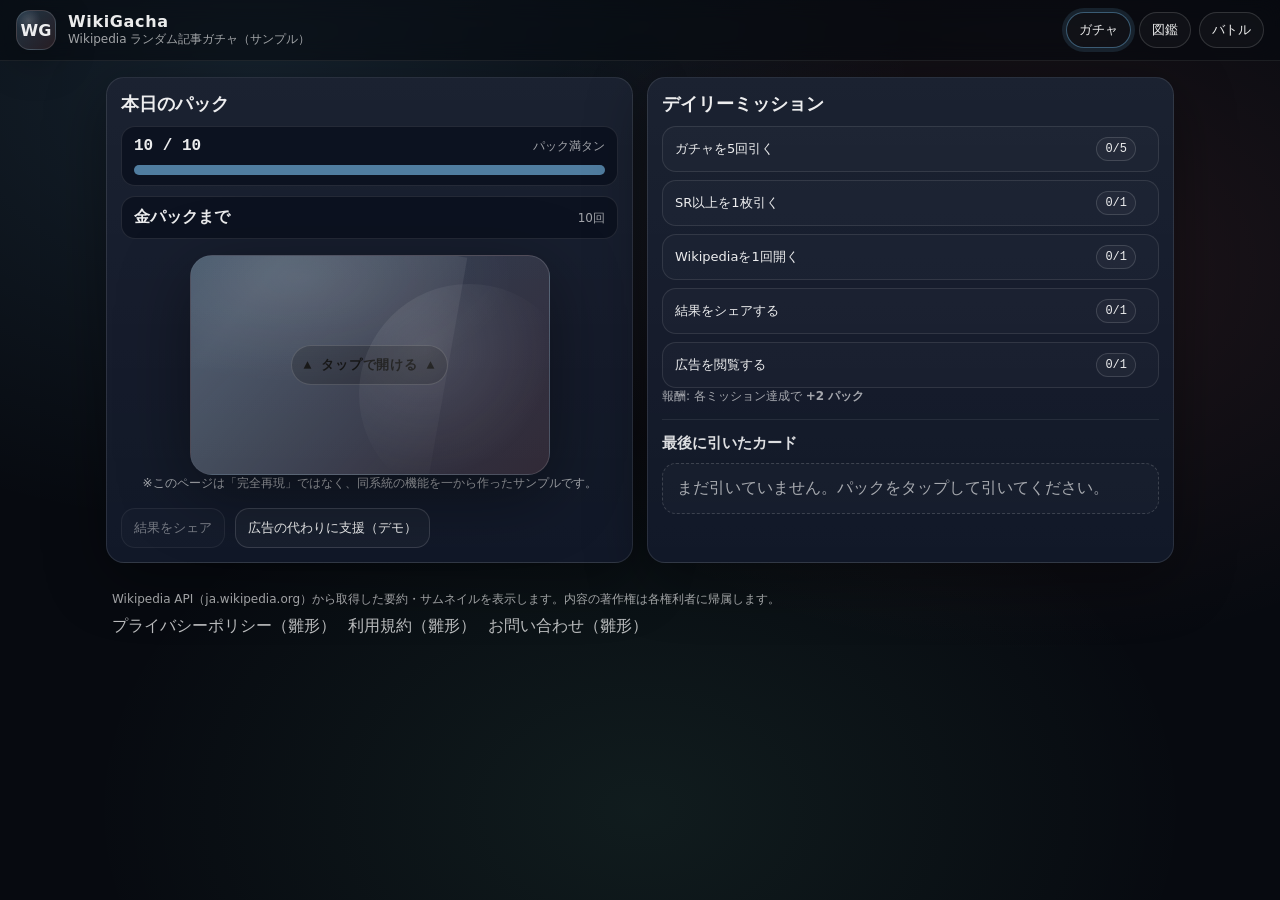
==== index.html @ b4442e80 "Add files via upload" ====
<!doctype html>
<html lang="ja">
<head>
  <meta charset="utf-8" />
  <meta name="viewport" content="width=device-width, initial-scale=1" />
  <title>WikiGacha（サンプル実装）</title>
  <meta name="description" content="Wikipediaのランダム記事をカード化して引ける、ガチャ風コレクション（オリジナル実装サンプル）。" />
  <link rel="stylesheet" href="styles.css" />
  <script defer src="app.js"></script>
</head>

<body>
  <header class="topbar">
    <div class="brand">
      <div class="brand__mark" aria-hidden="true">WG</div>
      <div class="brand__text">
        <div class="brand__title">WikiGacha</div>
        <div class="brand__sub">Wikipedia ランダム記事ガチャ（サンプル）</div>
      </div>
    </div>

    <nav class="tabs" aria-label="main navigation">
      <button class="tab is-active" data-route="gacha">ガチャ</button>
      <button class="tab" data-route="zukan">図鑑</button>
      <button class="tab" data-route="battle">バトル</button>
    </nav>
  </header>

  <main class="wrap">
    <!-- === GACHA === -->
    <section class="page" id="page-gacha" data-page="gacha">
      <div class="grid2">
        <section class="card">
          <h2>本日のパック</h2>
          <div class="meter">
            <div class="meter__row">
              <div class="meter__value" id="packsText">-- / --</div>
              <div class="meter__sub" id="packsHint">--</div>
            </div>
            <div class="meter__bar"><div class="meter__fill" id="packsFill" style="width:0%"></div></div>
          </div>

          <div class="meter meter--minor">
            <div class="meter__row">
              <div class="meter__value">金パックまで</div>
              <div class="meter__sub"><span id="toGoldText">--</span>回</div>
            </div>
          </div>

          <div class="packArea">
            <button class="pack" id="packBtn" type="button" aria-label="パックを開ける">
              <span class="pack__label">▲ タップで開ける ▲</span>
              <span class="pack__shine" aria-hidden="true"></span>
              <span class="pack__art" aria-hidden="true"></span>
            </button>
            <div class="small muted">※このページは「完全再現」ではなく、同系統の機能を一から作ったサンプルです。</div>
          </div>

          <div class="row">
            <button class="btn" id="shareBtn" type="button" disabled>結果をシェア</button>
            <button class="btn" id="supportBtn" type="button">広告の代わりに支援（デモ）</button>
          </div>
        </section>

        <section class="card">
          <h2>デイリーミッション</h2>
          <ul class="missions" id="missions"></ul>
          <div class="small muted">報酬: 各ミッション達成で <b>+2 パック</b></div>

          <hr class="sep" />

          <h3>最後に引いたカード</h3>
          <div id="lastCardEmpty" class="empty">
            まだ引いていません。パックをタップして引いてください。
          </div>
          <div id="lastCardHost"></div>
        </section>
      </div>
    </section>

    <!-- === ZUKAN === -->
    <section class="page" id="page-zukan" data-page="zukan" hidden>
      <section class="card">
        <div class="row row--between">
          <h2>図鑑</h2>
          <div class="row">
            <input class="input" id="searchInput" placeholder="検索（タイトル）" />
            <select class="select" id="rarityFilter">
              <option value="">全レア</option>
              <option value="N">N</option>
              <option value="R">R</option>
              <option value="SR">SR</option>
              <option value="SSR">SSR</option>
            </select>
          </div>
        </div>
        <div class="small muted">保存はブラウザ内（localStorage）。別端末へは同期しません。</div>

        <div class="zukanGrid" id="zukanGrid"></div>
        <div class="empty" id="zukanEmpty" hidden>まだカードがありません。ガチャを引いてください。</div>
      </section>
    </section>

    <!-- === BATTLE === -->
    <section class="page" id="page-battle" data-page="battle" hidden>
      <div class="grid2">
        <section class="card">
          <h2>デッキ選択</h2>
          <div class="small muted">図鑑から3枚選んで戦闘（簡易シミュレーション）。</div>
          <div class="deck" id="deck"></div>
          <div class="row">
            <button class="btn" id="autoPickBtn" type="button">自動で3枚選ぶ</button>
            <button class="btn btn--primary" id="battleBtn" type="button">バトル開始</button>
          </div>
        </section>

        <section class="card">
          <h2>ログ</h2>
          <div class="log" id="battleLog"></div>
        </section>
      </div>
    </section>

    <footer class="footer">
      <div class="small">
        Wikipedia API（ja.wikipedia.org）から取得した要約・サムネイルを表示します。内容の著作権は各権利者に帰属します。
      </div>
      <div class="links">
        <a href="privacy.html">プライバシーポリシー（雛形）</a>
        <a href="terms.html">利用規約（雛形）</a>
        <a href="contact.html">お問い合わせ（雛形）</a>
      </div>
    </footer>
  </main>

  <!-- Modal -->
  <div class="modal" id="modal" hidden>
    <div class="modal__backdrop" id="modalClose"></div>
    <div class="modal__panel" role="dialog" aria-modal="true" aria-label="カード詳細">
      <div class="modal__head">
        <div class="modal__title" id="modalTitle">カード</div>
        <button class="iconBtn" id="modalX" aria-label="閉じる">✕</button>
      </div>
      <div class="modal__body" id="modalBody"></div>
      <div class="modal__foot">
        <button class="btn" id="openWikiBtn" type="button">Wikipediaを開く</button>
        <button class="btn btn--primary" id="okBtn" type="button">OK</button>
      </div>
    </div>
  </div>

  <!-- Toast -->
  <div class="toast" id="toast" aria-live="polite" aria-atomic="true"></div>
</body>
</html>
---- styles.css ----
/* WikiGacha sample — original implementation
   Design goal: lightweight, GitHub Pages ready, no external build steps */

:root{
  --bg:#070A10;
  --card:#0F1626;
  --card2:#0C1220;
  --border:rgba(255,255,255,.12);
  --text:rgba(255,255,255,.92);
  --muted:rgba(255,255,255,.62);
  --accent:rgba(124,203,255,.95);
  --good:rgba(126, 240, 192, .95);
  --warn:rgba(255, 204, 124, .95);
  --bad:rgba(255, 124, 124, .95);
  --shadow:0 16px 60px rgba(0,0,0,.38);
  --r:18px;
  --mono: ui-monospace, SFMono-Regular, Menlo, Monaco, Consolas, "Liberation Mono", "Courier New", monospace;
}

*{box-sizing:border-box}
html,body{height:100%}
body{
  margin:0;
  font-family: system-ui, -apple-system, Segoe UI, Roboto, Helvetica, Arial, "Noto Sans JP", "Hiragino Kaku Gothic ProN", Meiryo, sans-serif;
  color:var(--text);
  background:
    radial-gradient(1200px 800px at 20% 10%, rgba(124,203,255,.12), transparent 55%),
    radial-gradient(1000px 700px at 80% 30%, rgba(255,124,124,.10), transparent 55%),
    radial-gradient(1000px 700px at 50% 90%, rgba(126,240,192,.08), transparent 55%),
    var(--bg);
}

a{color:var(--accent); text-decoration:none}
a:hover{text-decoration:underline}

.wrap{max-width:1100px; margin:0 auto; padding:16px 16px 40px}
.topbar{
  position:sticky; top:0; z-index:10;
  display:flex; gap:14px; align-items:center; justify-content:space-between;
  padding:10px 16px;
  backdrop-filter: blur(10px);
  background: rgba(7,10,16,.55);
  border-bottom: 1px solid rgba(255,255,255,.08);
}

.brand{display:flex; gap:12px; align-items:center; min-width:280px}
.brand__mark{
  width:40px; height:40px; border-radius:14px;
  display:grid; place-items:center;
  font-weight:800;
  border:1px solid rgba(255,255,255,.14);
  background:
    radial-gradient(60% 60% at 30% 25%, rgba(255,255,255,.16), transparent 55%),
    linear-gradient(135deg, rgba(124,203,255,.20), rgba(255,124,124,.12));
  box-shadow: 0 12px 40px rgba(0,0,0,.28);
}
.brand__title{font-weight:800; letter-spacing:.04em}
.brand__sub{font-size:12px; color:var(--muted)}

.tabs{display:flex; gap:8px; flex-wrap:wrap}
.tab{
  appearance:none; border:1px solid rgba(255,255,255,.14);
  background: rgba(255,255,255,.03);
  color:var(--text);
  padding:8px 12px;
  border-radius:999px;
  cursor:pointer;
}
.tab.is-active{
  border-color: rgba(124,203,255,.40);
  box-shadow: 0 0 0 4px rgba(124,203,255,.12);
}

.grid2{display:grid; grid-template-columns: 1fr 1fr; gap:14px}
@media (max-width: 860px){ .grid2{grid-template-columns:1fr} .brand{min-width:unset} }

.card{
  background: linear-gradient(180deg, rgba(255,255,255,.05), transparent 120%), var(--card);
  border:1px solid rgba(255,255,255,.10);
  border-radius: var(--r);
  box-shadow: var(--shadow);
  padding:14px;
}

h2,h3{margin:0 0 10px}
h2{font-size:18px}
h3{font-size:15px; color:rgba(255,255,255,.86)}
.small{font-size:12px}
.muted{color:var(--muted)}
.sep{border:0; border-top:1px solid rgba(255,255,255,.08); margin:14px 0}

.row{display:flex; gap:10px; flex-wrap:wrap; align-items:center}
.row--between{justify-content:space-between}

.btn{
  border:1px solid rgba(255,255,255,.14);
  background: rgba(255,255,255,.03);
  color:var(--text);
  padding:10px 12px;
  border-radius: 14px;
  cursor:pointer;
}
.btn:disabled{opacity:.45; cursor:not-allowed}
.btn--primary{
  border-color: rgba(124,203,255,.35);
  box-shadow: 0 0 0 4px rgba(124,203,255,.12);
}

.input,.select{
  border:1px solid rgba(255,255,255,.14);
  background: rgba(255,255,255,.03);
  color:var(--text);
  padding:10px 12px;
  border-radius:14px;
}
.select{padding-right:34px}

.meter{padding:10px 12px; border:1px solid rgba(255,255,255,.10); border-radius:14px; background: var(--card2)}
.meter__row{display:flex; justify-content:space-between; gap:10px; align-items:baseline}
.meter__value{font-weight:800; font-family: var(--mono)}
.meter__sub{font-size:12px; color:var(--muted)}
.meter__bar{height:10px; border-radius:999px; background: rgba(255,255,255,.06); margin-top:10px; overflow:hidden}
.meter__fill{height:100%; background: rgba(124,203,255,.55)}

.meter--minor{margin-top:10px}

.packArea{display:grid; place-items:center; padding:16px 0}
.pack{
  width:min(360px, 100%);
  height:220px;
  border-radius: 22px;
  border:1px solid rgba(255,255,255,.14);
  background:
    radial-gradient(100% 80% at 30% 10%, rgba(255,255,255,.10), transparent 60%),
    linear-gradient(135deg, rgba(124,203,255,.18), rgba(255,124,124,.10)),
    rgba(255,255,255,.03);
  box-shadow: 0 18px 70px rgba(0,0,0,.40);
  position:relative;
  cursor:pointer;
  overflow:hidden;
  display:grid;
  place-items:center;
}
.pack__label{
  font-weight:800;
  font-family: var(--mono);
  letter-spacing:.06em;
  padding:10px 12px;
  border-radius: 999px;
  background: rgba(0,0,0,.25);
  border:1px solid rgba(255,255,255,.14);
}
.pack__shine{
  position:absolute; inset:-20%;
  background: linear-gradient(120deg, transparent, rgba(255,255,255,.14), transparent);
  transform: translateX(-35%) rotate(10deg);
  animation: shine 2.8s linear infinite;
}
@keyframes shine{
  0%{transform: translateX(-40%) rotate(10deg)}
  100%{transform: translateX(40%) rotate(10deg)}
}
.pack__art{
  position:absolute; bottom:-30px; right:-30px;
  width:220px; height:220px; border-radius:50%;
  background: radial-gradient(circle at 30% 30%, rgba(255,255,255,.12), transparent 60%);
  filter: blur(0.2px);
}
.pack:active{transform: translateY(1px)}

.missions{list-style:none; padding:0; margin:0; display:grid; gap:8px}
.mission{
  display:flex; justify-content:space-between; gap:10px; align-items:center;
  padding:10px 12px;
  border:1px solid rgba(255,255,255,.10);
  border-radius:14px;
  background: rgba(255,255,255,.02);
}
.mission__name{font-size:13px}
.mission__meta{display:flex; gap:10px; align-items:center; font-family: var(--mono); font-size:12px}
.badge{
  padding:4px 8px; border-radius:999px; border:1px solid rgba(255,255,255,.14);
  background: rgba(255,255,255,.03);
}
.badge.is-done{border-color: rgba(126,240,192,.35); box-shadow: 0 0 0 3px rgba(126,240,192,.10)}
.badge.is-claimable{border-color: rgba(255,204,124,.35); box-shadow: 0 0 0 3px rgba(255,204,124,.10)}
.claimBtn{
  padding:8px 10px; border-radius:12px;
  border:1px solid rgba(255,204,124,.35);
  background: rgba(255,204,124,.10);
  color: var(--text);
  cursor:pointer;
}

.empty{
  padding:14px;
  border-radius:14px;
  border:1px dashed rgba(255,255,255,.16);
  color: var(--muted);
  background: rgba(255,255,255,.02);
}

.zukanGrid{
  display:grid;
  grid-template-columns: repeat(4, minmax(0, 1fr));
  gap:10px;
  margin-top:12px;
}
@media (max-width: 980px){ .zukanGrid{grid-template-columns: repeat(3, 1fr)} }
@media (max-width: 680px){ .zukanGrid{grid-template-columns: repeat(2, 1fr)} }

.cardMini{
  border:1px solid rgba(255,255,255,.10);
  border-radius:16px;
  overflow:hidden;
  background: rgba(255,255,255,.02);
  cursor:pointer;
}
.cardMini__thumb{
  height:86px;
  background:
    radial-gradient(120px 80px at 20% 20%, rgba(255,255,255,.10), transparent 55%),
    linear-gradient(135deg, rgba(124,203,255,.14), rgba(255,124,124,.10));
}
.cardMini__body{padding:10px}
.cardMini__title{font-size:12px; line-height:1.3; max-height: 3.9em; overflow:hidden}
.cardMini__meta{display:flex; justify-content:space-between; margin-top:8px; font-size:11px; color:var(--muted); font-family: var(--mono)}
.rarity{
  font-weight:900;
  letter-spacing:.06em;
}
.r-N{color: rgba(255,255,255,.86)}
.r-R{color: rgba(124,203,255,.95)}
.r-SR{color: rgba(255,204,124,.95)}
.r-SSR{color: rgba(255,124,224,.95)}
.count{opacity:.85}

.deck{
  display:grid;
  grid-template-columns: repeat(3, minmax(0, 1fr));
  gap:10px;
  margin-top:10px;
}
@media (max-width: 860px){ .deck{grid-template-columns:1fr} }

.slot{
  min-height:110px;
  border-radius:16px;
  border:1px dashed rgba(255,255,255,.16);
  background: rgba(255,255,255,.02);
  padding:10px;
}
.slot.is-filled{border-style:solid; background: rgba(255,255,255,.03)}
.slot__title{font-size:12px; font-weight:800}
.slot__meta{font-size:11px; color:var(--muted); font-family: var(--mono); margin-top:8px}

.log{
  height:320px;
  overflow:auto;
  border-radius:16px;
  border:1px solid rgba(255,255,255,.10);
  background: rgba(0,0,0,.22);
  padding:10px;
  font-family: var(--mono);
  font-size:12px;
  line-height:1.5;
}
.log .line{padding:4px 0; border-bottom:1px solid rgba(255,255,255,.06)}
.log .line:last-child{border-bottom:0}
.log .good{color:var(--good)}
.log .warn{color:var(--warn)}
.log .bad{color:var(--bad)}

.footer{
  margin-top:14px;
  padding:14px 6px 0;
  color:var(--muted);
}
.links{display:flex; gap:12px; flex-wrap:wrap; margin-top:8px}
.links a{color:rgba(255,255,255,.72)}

.modal[hidden]{display:none}
.modal{
  position:fixed; inset:0; z-index:50;
}
.modal__backdrop{
  position:absolute; inset:0;
  background: rgba(0,0,0,.62);
}
.modal__panel{
  position:absolute; left:50%; top:50%;
  transform: translate(-50%, -50%);
  width:min(720px, calc(100% - 28px));
  max-height: calc(100% - 28px);
  overflow:auto;
  border-radius: 22px;
  border:1px solid rgba(255,255,255,.14);
  background: linear-gradient(180deg, rgba(255,255,255,.06), transparent 130%), var(--card);
  box-shadow: 0 26px 120px rgba(0,0,0,.55);
}
.modal__head{
  display:flex; justify-content:space-between; align-items:center; gap:10px;
  padding:12px 14px;
  border-bottom:1px solid rgba(255,255,255,.08);
}
.modal__title{font-weight:900}
.iconBtn{
  border:1px solid rgba(255,255,255,.14);
  background: rgba(255,255,255,.03);
  color:var(--text);
  border-radius:12px;
  padding:8px 10px;
  cursor:pointer;
}
.modal__body{padding:14px}
.modal__foot{
  display:flex; justify-content:flex-end; gap:10px; flex-wrap:wrap;
  padding:12px 14px;
  border-top:1px solid rgba(255,255,255,.08);
}

.bigCard{
  display:grid;
  grid-template-columns: 160px 1fr;
  gap:12px;
}
@media (max-width: 620px){ .bigCard{grid-template-columns:1fr} }
.bigCard__thumb{
  width:160px; height:160px; border-radius:18px;
  border:1px solid rgba(255,255,255,.10);
  overflow:hidden;
  background:
    radial-gradient(120px 80px at 20% 20%, rgba(255,255,255,.10), transparent 55%),
    linear-gradient(135deg, rgba(124,203,255,.14), rgba(255,124,124,.10));
}
.bigCard__thumb img{width:100%; height:100%; object-fit:cover; display:block}
.bigCard__info{min-width:0}
.bigCard__top{display:flex; justify-content:space-between; gap:10px; align-items:baseline}
.bigCard__name{font-weight:900; font-size:16px; line-height:1.2}
.bigCard__rar{font-family:var(--mono); font-weight:900}
.bigCard__desc{margin-top:10px; color:var(--muted); font-size:13px; line-height:1.6}
.stats{
  margin-top:12px;
  display:flex; gap:10px; flex-wrap:wrap;
  font-family: var(--mono);
  font-size:12px;
}
.stat{padding:8px 10px; border-radius:14px; border:1px solid rgba(255,255,255,.10); background: rgba(255,255,255,.02)}

.toast{
  position:fixed;
  left:50%;
  bottom:18px;
  transform: translateX(-50%);
  background: rgba(0,0,0,.62);
  border:1px solid rgba(255,255,255,.14);
  padding:10px 12px;
  border-radius: 14px;
  box-shadow: 0 12px 50px rgba(0,0,0,.55);
  color: rgba(255,255,255,.9);
  font-size: 13px;
  opacity:0;
  pointer-events:none;
  transition: opacity .18s ease;
}
.toast.is-show{opacity:1}
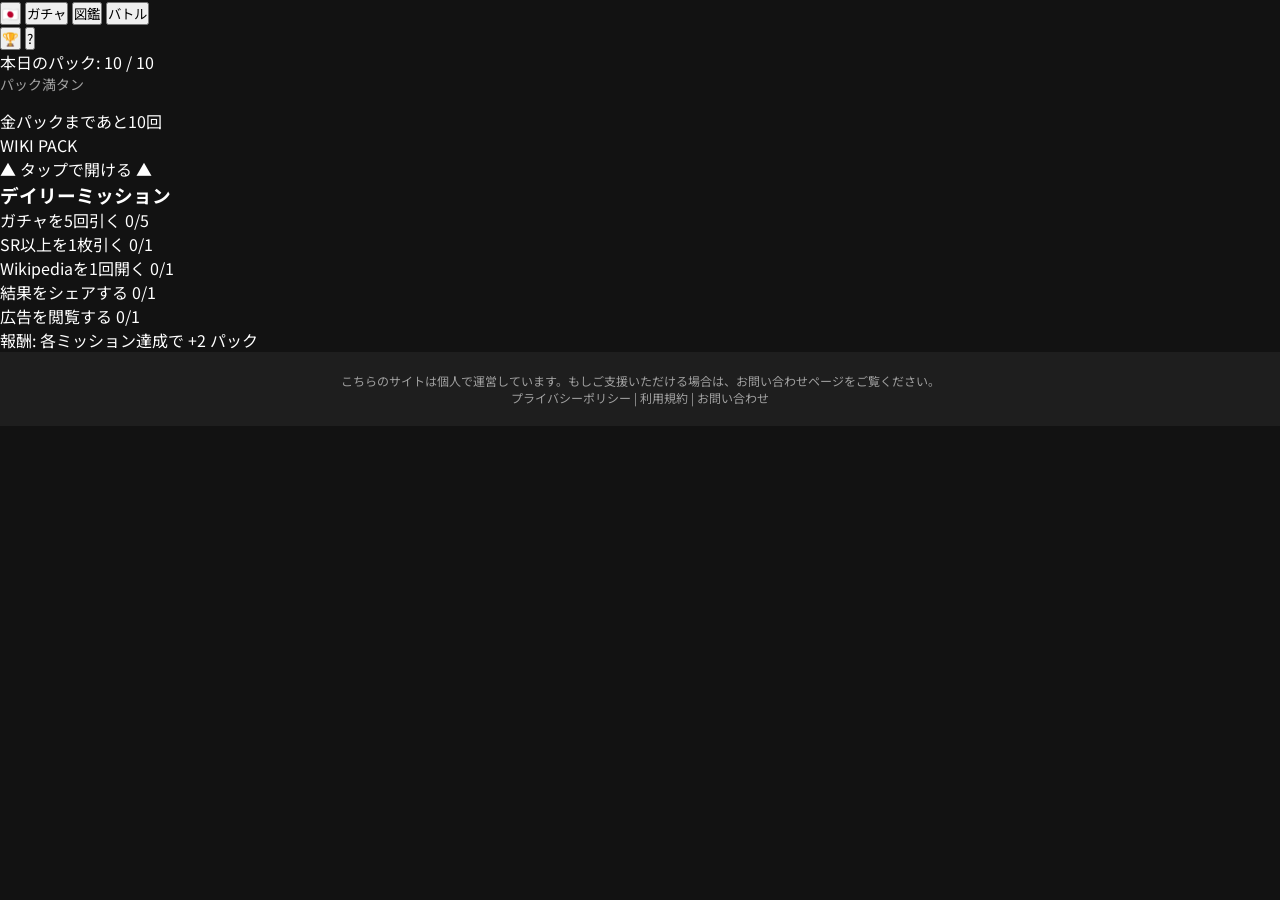
==== commit 76e721e6: "Update index.html" ====
--- a/index.html
+++ b/index.html
@@ -1,155 +1,98 @@
-<!doctype html>
+<!DOCTYPE html>
 <html lang="ja">
 <head>
-  <meta charset="utf-8" />
-  <meta name="viewport" content="width=device-width, initial-scale=1" />
-  <title>WikiGacha（サンプル実装）</title>
-  <meta name="description" content="Wikipediaのランダム記事をカード化して引ける、ガチャ風コレクション（オリジナル実装サンプル）。" />
-  <link rel="stylesheet" href="styles.css" />
-  <script defer src="app.js"></script>
+    <meta charset="utf-8" />
+    <meta name="viewport" content="width=device-width, initial-scale=1" />
+    <title>Wikipedia Gacha</title>
+    <link rel="stylesheet" href="style.css" />
+    <link href="https://fonts.googleapis.com/css2?family=Noto+Sans+JP:wght@400;700;900&display=swap" rel="stylesheet">
 </head>
+<body class="antialiased bg-dark text-white">
 
-<body>
-  <header class="topbar">
-    <div class="brand">
-      <div class="brand__mark" aria-hidden="true">WG</div>
-      <div class="brand__text">
-        <div class="brand__title">WikiGacha</div>
-        <div class="brand__sub">Wikipedia ランダム記事ガチャ（サンプル）</div>
-      </div>
+<main class="min-h-screen">
+    <nav class="sticky-nav">
+        <button class="nav-btn left-btn" aria-label="Toggle Language" id="lang-btn">🇯🇵</button>
+        <button class="nav-tab active">ガチャ</button>
+        <button class="nav-tab">図鑑</button>
+        <button class="nav-tab">バトル</button>
+        <div class="right-btns">
+            <button class="nav-btn" aria-label="Trophies">🏆</button>
+            <button class="nav-btn circle-btn" aria-label="Game Info">?</button>
+        </div>
+    </nav>
+
+    <div class="main-content">
+        <div class="gacha-container">
+            <div class="status-header">
+                <span class="pack-badge">
+                    本日のパック: <span class="text-white text-lg" id="pack-count">10</span> / 10
+                </span>
+                <p class="subtitle" id="time-until-next">パック満タン</p>
+                <p class="gold-text">金パックまであと<span id="pulls-left">10</span>回</p>
+            </div>
+
+            <div id="gacha-pack-container" class="pack-wrapper">
+                <div class="pack-image-container">
+                    <div class="dummy-pack">WIKI PACK</div>
+                    </div>
+                <div class="tap-hint animate-pulse">▲ タップで開ける ▲</div>
+            </div>
+
+            <div class="missions-box">
+                <h3 class="missions-title">デイリーミッション</h3>
+                <div class="missions-list">
+                    <div class="mission-item">
+                        <span>ガチャを5回引く</span>
+                        <span class="mission-progress" id="ms-open-packs">0/5</span>
+                    </div>
+                    <div class="mission-item">
+                        <span>SR以上を1枚引く</span>
+                        <span class="mission-progress" id="ms-sr">0/1</span>
+                    </div>
+                    <div class="mission-item">
+                        <span>Wikipediaを1回開く</span>
+                        <span class="mission-progress" id="ms-wiki">0/1</span>
+                    </div>
+                    <div class="mission-item">
+                        <span>結果をシェアする</span>
+                        <span class="mission-progress">0/1</span>
+                    </div>
+                    <div class="mission-item">
+                        <span>広告を閲覧する</span>
+                        <span class="mission-progress">0/1</span>
+                    </div>
+                </div>
+                <p class="reward-hint">報酬: 各ミッション達成で +2 パック</p>
+            </div>
+        </div>
     </div>
 
-    <nav class="tabs" aria-label="main navigation">
-      <button class="tab is-active" data-route="gacha">ガチャ</button>
-      <button class="tab" data-route="zukan">図鑑</button>
-      <button class="tab" data-route="battle">バトル</button>
-    </nav>
-  </header>
+    <footer class="footer">
+        <p class="footer-msg">こちらのサイトは個人で運営しています。もしご支援いただける場合は、<a class="text-blue underline" href="#">お問い合わせページ</a>をご覧ください。</p>
+        <div class="footer-links">
+            <a href="#">プライバシーポリシー</a>
+            <span class="separator">|</span>
+            <a href="#">利用規約</a>
+            <span class="separator">|</span>
+            <a href="#">お問い合わせ</a>
+        </div>
+    </footer>
+</main>
 
-  <main class="wrap">
-    <!-- === GACHA === -->
-    <section class="page" id="page-gacha" data-page="gacha">
-      <div class="grid2">
-        <section class="card">
-          <h2>本日のパック</h2>
-          <div class="meter">
-            <div class="meter__row">
-              <div class="meter__value" id="packsText">-- / --</div>
-              <div class="meter__sub" id="packsHint">--</div>
-            </div>
-            <div class="meter__bar"><div class="meter__fill" id="packsFill" style="width:0%"></div></div>
-          </div>
+<div id="result-modal" class="modal hidden">
+    <div class="modal-content">
+        <div class="card" id="result-card">
+            <h2 id="card-rarity" class="rarity">UR</h2>
+            <h3 id="card-title" class="card-title">記事タイトル</h3>
+            <p id="card-desc" class="card-desc">記事の概要がここに入ります...</p>
+        </div>
+        <div class="modal-actions">
+            <a id="wiki-link" href="#" target="_blank" class="btn btn-wiki">Wikipediaで開く</a>
+            <button id="close-btn" class="btn btn-close">閉じる</button>
+        </div>
+    </div>
+</div>
 
-          <div class="meter meter--minor">
-            <div class="meter__row">
-              <div class="meter__value">金パックまで</div>
-              <div class="meter__sub"><span id="toGoldText">--</span>回</div>
-            </div>
-          </div>
-
-          <div class="packArea">
-            <button class="pack" id="packBtn" type="button" aria-label="パックを開ける">
-              <span class="pack__label">▲ タップで開ける ▲</span>
-              <span class="pack__shine" aria-hidden="true"></span>
-              <span class="pack__art" aria-hidden="true"></span>
-            </button>
-            <div class="small muted">※このページは「完全再現」ではなく、同系統の機能を一から作ったサンプルです。</div>
-          </div>
-
-          <div class="row">
-            <button class="btn" id="shareBtn" type="button" disabled>結果をシェア</button>
-            <button class="btn" id="supportBtn" type="button">広告の代わりに支援（デモ）</button>
-          </div>
-        </section>
-
-        <section class="card">
-          <h2>デイリーミッション</h2>
-          <ul class="missions" id="missions"></ul>
-          <div class="small muted">報酬: 各ミッション達成で <b>+2 パック</b></div>
-
-          <hr class="sep" />
-
-          <h3>最後に引いたカード</h3>
-          <div id="lastCardEmpty" class="empty">
-            まだ引いていません。パックをタップして引いてください。
-          </div>
-          <div id="lastCardHost"></div>
-        </section>
-      </div>
-    </section>
-
-    <!-- === ZUKAN === -->
-    <section class="page" id="page-zukan" data-page="zukan" hidden>
-      <section class="card">
-        <div class="row row--between">
-          <h2>図鑑</h2>
-          <div class="row">
-            <input class="input" id="searchInput" placeholder="検索（タイトル）" />
-            <select class="select" id="rarityFilter">
-              <option value="">全レア</option>
-              <option value="N">N</option>
-              <option value="R">R</option>
-              <option value="SR">SR</option>
-              <option value="SSR">SSR</option>
-            </select>
-          </div>
-        </div>
-        <div class="small muted">保存はブラウザ内（localStorage）。別端末へは同期しません。</div>
-
-        <div class="zukanGrid" id="zukanGrid"></div>
-        <div class="empty" id="zukanEmpty" hidden>まだカードがありません。ガチャを引いてください。</div>
-      </section>
-    </section>
-
-    <!-- === BATTLE === -->
-    <section class="page" id="page-battle" data-page="battle" hidden>
-      <div class="grid2">
-        <section class="card">
-          <h2>デッキ選択</h2>
-          <div class="small muted">図鑑から3枚選んで戦闘（簡易シミュレーション）。</div>
-          <div class="deck" id="deck"></div>
-          <div class="row">
-            <button class="btn" id="autoPickBtn" type="button">自動で3枚選ぶ</button>
-            <button class="btn btn--primary" id="battleBtn" type="button">バトル開始</button>
-          </div>
-        </section>
-
-        <section class="card">
-          <h2>ログ</h2>
-          <div class="log" id="battleLog"></div>
-        </section>
-      </div>
-    </section>
-
-    <footer class="footer">
-      <div class="small">
-        Wikipedia API（ja.wikipedia.org）から取得した要約・サムネイルを表示します。内容の著作権は各権利者に帰属します。
-      </div>
-      <div class="links">
-        <a href="privacy.html">プライバシーポリシー（雛形）</a>
-        <a href="terms.html">利用規約（雛形）</a>
-        <a href="contact.html">お問い合わせ（雛形）</a>
-      </div>
-    </footer>
-  </main>
-
-  <!-- Modal -->
-  <div class="modal" id="modal" hidden>
-    <div class="modal__backdrop" id="modalClose"></div>
-    <div class="modal__panel" role="dialog" aria-modal="true" aria-label="カード詳細">
-      <div class="modal__head">
-        <div class="modal__title" id="modalTitle">カード</div>
-        <button class="iconBtn" id="modalX" aria-label="閉じる">✕</button>
-      </div>
-      <div class="modal__body" id="modalBody"></div>
-      <div class="modal__foot">
-        <button class="btn" id="openWikiBtn" type="button">Wikipediaを開く</button>
-        <button class="btn btn--primary" id="okBtn" type="button">OK</button>
-      </div>
-    </div>
-  </div>
-
-  <!-- Toast -->
-  <div class="toast" id="toast" aria-live="polite" aria-atomic="true"></div>
+<script src="script.js"></script>
 </body>
 </html>
--- a/style.css
+++ b/style.css
@@ -0,0 +1,265 @@
+:root {
+    --bg-color: #121212;
+    --card-bg: #1e1e1e;
+    --text-main: #ffffff;
+    --text-sub: #a0a0a0;
+    --accent: #f39c12;
+    --pack-color: #3498db;
+    --rarity-n: #bdc3c7;
+    --rarity-r: #3498db;
+    --rarity-sr: #9b59b6;
+    --rarity-ssr: #f1c40f;
+    --rarity-ur: #e74c3c;
+}
+
+* {
+    box-sizing: border-box;
+    margin: 0;
+    padding: 0;
+    font-family: 'Noto Sans JP', sans-serif;
+}
+
+body {
+    background-color: var(--bg-color);
+    color: var(--text-main);
+    display: flex;
+    flex-direction: column;
+    min-height: 100vh;
+}
+
+.header {
+    background-color: var(--card-bg);
+    padding: 15px 20px;
+    border-bottom: 1px solid #333;
+}
+
+.nav-top {
+    display: flex;
+    justify-content: space-between;
+    align-items: center;
+}
+
+.main-nav a {
+    color: var(--text-sub);
+    text-decoration: none;
+    margin: 0 10px;
+    font-weight: bold;
+}
+
+.main-nav a.active {
+    color: var(--text-main);
+}
+
+.container {
+    flex: 1;
+    padding: 20px;
+    max-width: 600px;
+    margin: 0 auto;
+    width: 100%;
+}
+
+.title {
+    text-align: center;
+    font-size: 24px;
+    margin-bottom: 20px;
+}
+
+.pack-status {
+    background-color: var(--card-bg);
+    padding: 20px;
+    border-radius: 12px;
+    text-align: center;
+    margin-bottom: 30px;
+}
+
+.pack-status h2 {
+    color: var(--accent);
+    font-size: 20px;
+}
+
+.subtitle {
+    color: var(--text-sub);
+    margin-bottom: 15px;
+    font-size: 14px;
+}
+
+.progress-container {
+    background-color: #2a2a2a;
+    padding: 10px;
+    border-radius: 8px;
+}
+
+.progress-bar {
+    height: 8px;
+    background-color: #444;
+    border-radius: 4px;
+    margin-top: 8px;
+    overflow: hidden;
+}
+
+.progress-fill {
+    height: 100%;
+    background-color: var(--accent);
+    width: 0%;
+    transition: width 0.3s ease;
+}
+
+.gacha-section {
+    display: flex;
+    justify-content: center;
+    margin-bottom: 40px;
+}
+
+.wiki-pack {
+    cursor: pointer;
+    text-align: center;
+    transition: transform 0.2s;
+}
+
+.wiki-pack:active {
+    transform: scale(0.95);
+}
+
+.pack-visual {
+    width: 160px;
+    height: 220px;
+    background: linear-gradient(135deg, #2980b9, #2c3e50);
+    border: 4px solid #3498db;
+    border-radius: 15px;
+    display: flex;
+    align-items: center;
+    justify-content: center;
+    margin: 0 auto 15px;
+    box-shadow: 0 10px 20px rgba(0,0,0,0.5);
+}
+
+.pack-logo {
+    font-size: 28px;
+    font-weight: 900;
+    color: white;
+    text-shadow: 2px 2px 4px rgba(0,0,0,0.5);
+    line-height: 1.2;
+}
+
+.tap-text {
+    color: var(--accent);
+    font-weight: bold;
+    animation: pulse 1.5s infinite;
+}
+
+@keyframes pulse {
+    0% { opacity: 0.6; }
+    50% { opacity: 1; }
+    100% { opacity: 0.6; }
+}
+
+.missions-section {
+    background-color: var(--card-bg);
+    padding: 20px;
+    border-radius: 12px;
+}
+
+.missions-section h3 {
+    margin-bottom: 15px;
+    border-bottom: 1px solid #333;
+    padding-bottom: 10px;
+}
+
+.mission-list {
+    list-style: none;
+}
+
+.mission-list li {
+    display: flex;
+    justify-content: space-between;
+    padding: 12px 0;
+    border-bottom: 1px dashed #333;
+}
+
+.m-progress {
+    color: var(--accent);
+    font-weight: bold;
+}
+
+.reward-text {
+    color: var(--text-sub);
+    font-size: 12px;
+    text-align: center;
+    margin-top: 15px;
+}
+
+.footer {
+    text-align: center;
+    padding: 20px;
+    background-color: var(--card-bg);
+    color: var(--text-sub);
+    font-size: 12px;
+}
+
+.footer a {
+    color: var(--text-sub);
+    text-decoration: none;
+}
+
+/* Modal */
+.modal {
+    position: fixed;
+    top: 0; left: 0; width: 100%; height: 100%;
+    background: rgba(0,0,0,0.85);
+    display: flex;
+    align-items: center;
+    justify-content: center;
+    z-index: 1000;
+}
+
+.modal.hidden {
+    display: none;
+}
+
+.modal-content {
+    background: var(--bg-color);
+    padding: 30px;
+    border-radius: 15px;
+    width: 90%;
+    max-width: 400px;
+    text-align: center;
+}
+
+.card {
+    background: #222;
+    border: 4px solid #555;
+    border-radius: 10px;
+    padding: 40px 20px;
+    margin-bottom: 25px;
+}
+
+.rarity {
+    font-size: 36px;
+    font-weight: 900;
+    margin-bottom: 10px;
+    text-shadow: 0 0 10px currentColor;
+}
+
+.card-title {
+    font-size: 20px;
+}
+
+.modal-actions {
+    display: flex;
+    flex-direction: column;
+    gap: 10px;
+}
+
+.btn {
+    padding: 15px;
+    border: none;
+    border-radius: 8px;
+    font-size: 16px;
+    font-weight: bold;
+    cursor: pointer;
+    text-decoration: none;
+    color: white;
+}
+
+.btn-wiki { background-color: var(--accent); color: #000; }
+.btn-close { background-color: #555; }
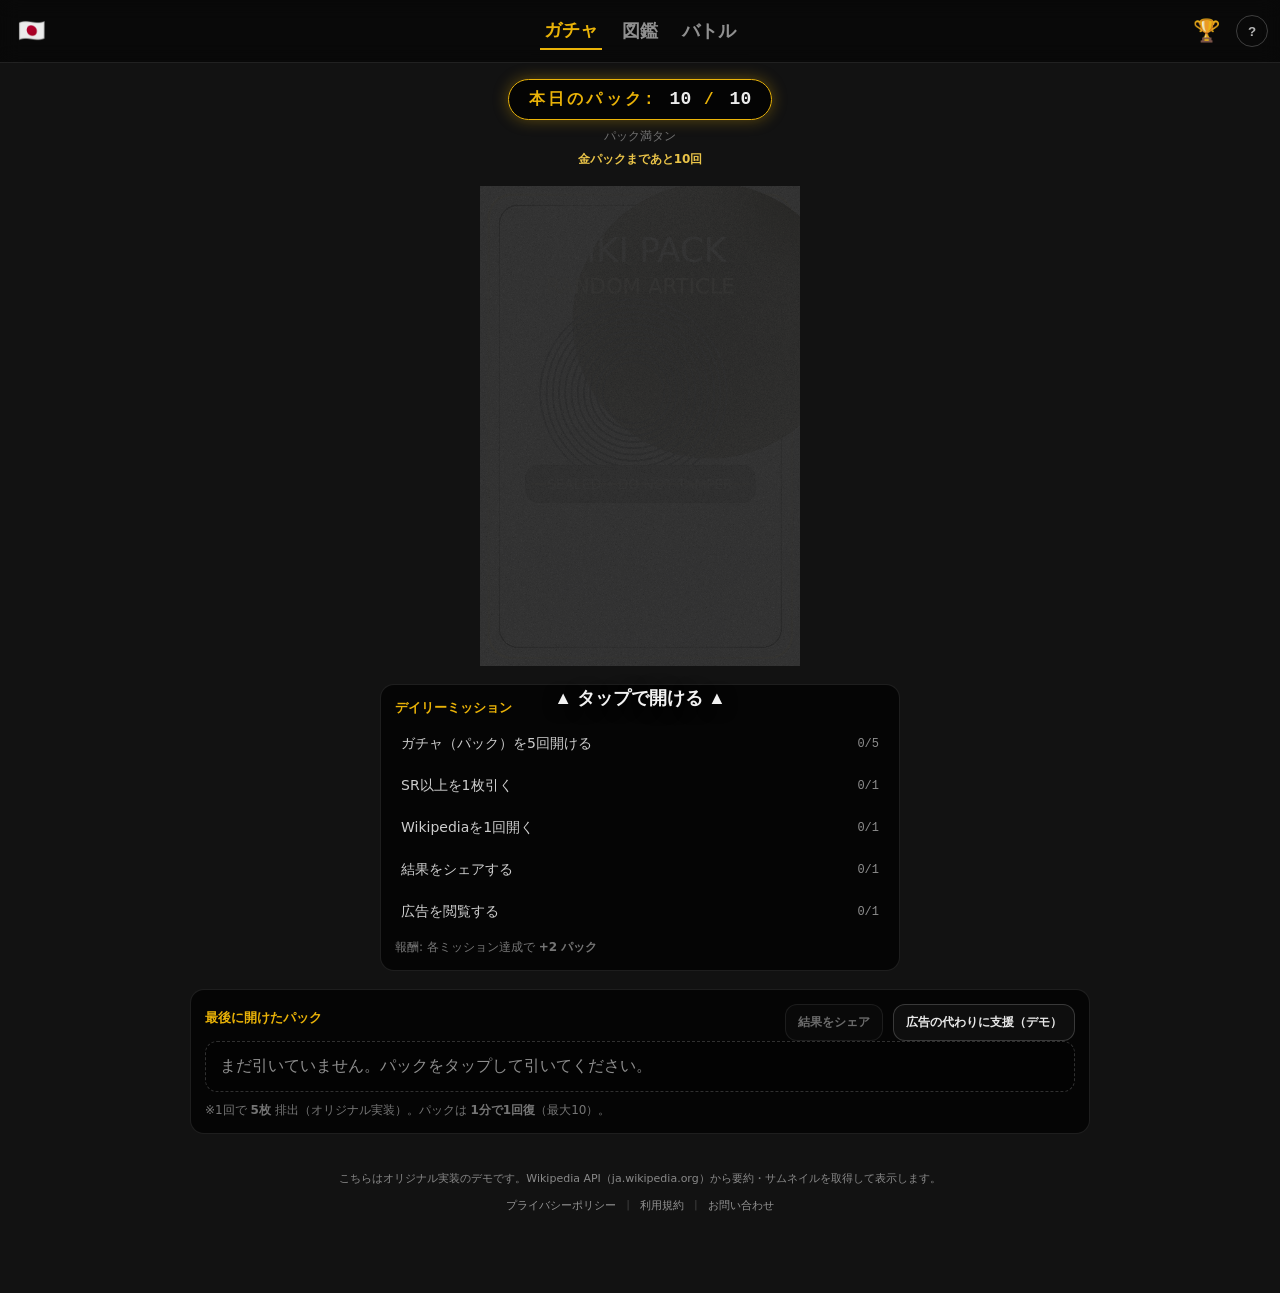
==== commit 62fd2164: "Add files via upload" ====
--- a/index.html
+++ b/index.html
@@ -1,98 +1,149 @@
-<!DOCTYPE html>
+<!doctype html>
 <html lang="ja">
 <head>
-    <meta charset="utf-8" />
-    <meta name="viewport" content="width=device-width, initial-scale=1" />
-    <title>Wikipedia Gacha</title>
-    <link rel="stylesheet" href="style.css" />
-    <link href="https://fonts.googleapis.com/css2?family=Noto+Sans+JP:wght@400;700;900&display=swap" rel="stylesheet">
+  <meta charset="utf-8" />
+  <meta name="viewport" content="width=device-width, initial-scale=1" />
+  <title>WikiGacha</title>
+  <meta name="description" content="Wikipediaのランダム記事をTCG風カードにして集めるガチャ（オリジナル実装）。" />
+  <link rel="preload" as="image" href="wikipedia_pack_1.png" />
+  <link rel="stylesheet" href="styles.css" />
+  <script defer src="app.js"></script>
 </head>
-<body class="antialiased bg-dark text-white">
 
-<main class="min-h-screen">
-    <nav class="sticky-nav">
-        <button class="nav-btn left-btn" aria-label="Toggle Language" id="lang-btn">🇯🇵</button>
-        <button class="nav-tab active">ガチャ</button>
-        <button class="nav-tab">図鑑</button>
-        <button class="nav-tab">バトル</button>
-        <div class="right-btns">
-            <button class="nav-btn" aria-label="Trophies">🏆</button>
-            <button class="nav-btn circle-btn" aria-label="Game Info">?</button>
-        </div>
+<body>
+  <main class="app">
+    <nav class="nav" aria-label="top navigation">
+      <button class="navIcon navIcon--left" id="langBtn" type="button" aria-label="Toggle Language">🇯🇵</button>
+
+      <div class="navTabs" role="tablist" aria-label="pages">
+        <button class="navTab is-active" data-route="gacha" role="tab" aria-selected="true">ガチャ</button>
+        <button class="navTab" data-route="zukan" role="tab" aria-selected="false">図鑑</button>
+        <button class="navTab" data-route="battle" role="tab" aria-selected="false">バトル</button>
+      </div>
+
+      <div class="navRight">
+        <button class="navIcon" id="trophyBtn" type="button" aria-label="Trophies">🏆</button>
+        <button class="navInfo" id="infoBtn" type="button" aria-label="Game Info">?</button>
+      </div>
     </nav>
 
-    <div class="main-content">
-        <div class="gacha-container">
-            <div class="status-header">
-                <span class="pack-badge">
-                    本日のパック: <span class="text-white text-lg" id="pack-count">10</span> / 10
-                </span>
-                <p class="subtitle" id="time-until-next">パック満タン</p>
-                <p class="gold-text">金パックまであと<span id="pulls-left">10</span>回</p>
+    <div class="pad">
+      <section class="page" id="page-gacha" data-page="gacha">
+        <div class="stage">
+          <div class="hud">
+            <span class="hudBadge">
+              本日のパック: <span class="hudNum" id="packsNow">--</span> / <span class="hudNum" id="packsMax">--</span>
+            </span>
+            <p class="hudSub" id="packsHint">--</p>
+            <p class="hudGold">金パックまであと<span id="toGoldText">--</span>回</p>
+          </div>
+
+          <button class="packWrap" id="packBtn" type="button" aria-label="パックを開ける">
+            <div class="packShadow" aria-hidden="true"></div>
+            <img class="packImg" src="wikipedia_pack_1.png" alt="Wiki Pack" />
+            <div class="packTap">▲ タップで開ける ▲</div>
+          </button>
+
+          <section class="panel">
+            <h3 class="panelTitle">デイリーミッション</h3>
+            <ul class="missionList" id="missions"></ul>
+            <p class="panelFoot">報酬: 各ミッション達成で <b>+2 パック</b></p>
+          </section>
+
+          <section class="panel panel--wide">
+            <div class="panelRow">
+              <h3 class="panelTitle">最後に開けたパック</h3>
+              <div class="panelBtns">
+                <button class="btn" id="shareBtn" type="button" disabled>結果をシェア</button>
+                <button class="btn" id="supportBtn" type="button">広告の代わりに支援（デモ）</button>
+              </div>
             </div>
+            <div id="lastCardEmpty" class="empty">
+              まだ引いていません。パックをタップして引いてください。
+            </div>
+            <div id="lastCardHost"></div>
+            <div class="hintLine">※1回で <b>5枚</b> 排出（オリジナル実装）。パックは <b>1分で1回復</b>（最大10）。</div>
+          </section>
 
-            <div id="gacha-pack-container" class="pack-wrapper">
-                <div class="pack-image-container">
-                    <div class="dummy-pack">WIKI PACK</div>
-                    </div>
-                <div class="tap-hint animate-pulse">▲ タップで開ける ▲</div>
+          <div id="applixir-anchor" class="adAnchor" aria-hidden="true"></div>
+        </div>
+
+        <footer class="foot">
+          <p class="footMsg">
+            こちらはオリジナル実装のデモです。Wikipedia API（ja.wikipedia.org）から要約・サムネイルを取得して表示します。
+          </p>
+          <div class="footLinks">
+            <a href="privacy.html">プライバシーポリシー</a><span>|</span>
+            <a href="terms.html">利用規約</a><span>|</span>
+            <a href="contact.html">お問い合わせ</a>
+          </div>
+        </footer>
+      </section>
+
+      <section class="page" id="page-zukan" data-page="zukan" hidden>
+        <div class="zukanWrap">
+          <div class="zukanHead">
+            <h2 class="zTitle">図鑑</h2>
+            <div class="zControls">
+              <input class="input" id="searchInput" placeholder="キーワードで検索（タイトル）" />
+              <select class="select" id="rarityFilter" aria-label="rarity filter">
+                <option value="">全レア</option>
+                <option value="C">C</option>
+                <option value="UC">UC</option>
+                <option value="R">R</option>
+                <option value="SR">SR</option>
+                <option value="SSR">SSR</option>
+                <option value="UR">UR</option>
+                <option value="LR">LR</option>
+              </select>
             </div>
+          </div>
 
-            <div class="missions-box">
-                <h3 class="missions-title">デイリーミッション</h3>
-                <div class="missions-list">
-                    <div class="mission-item">
-                        <span>ガチャを5回引く</span>
-                        <span class="mission-progress" id="ms-open-packs">0/5</span>
-                    </div>
-                    <div class="mission-item">
-                        <span>SR以上を1枚引く</span>
-                        <span class="mission-progress" id="ms-sr">0/1</span>
-                    </div>
-                    <div class="mission-item">
-                        <span>Wikipediaを1回開く</span>
-                        <span class="mission-progress" id="ms-wiki">0/1</span>
-                    </div>
-                    <div class="mission-item">
-                        <span>結果をシェアする</span>
-                        <span class="mission-progress">0/1</span>
-                    </div>
-                    <div class="mission-item">
-                        <span>広告を閲覧する</span>
-                        <span class="mission-progress">0/1</span>
-                    </div>
-                </div>
-                <p class="reward-hint">報酬: 各ミッション達成で +2 パック</p>
+          <div class="zHint">保存はブラウザ内（localStorage）。右クリック（または長押し）でデッキに追加。</div>
+
+          <div class="zGrid" id="zukanGrid"></div>
+          <div class="empty" id="zukanEmpty" hidden>まだカードがありません。ガチャを引いてください。</div>
+        </div>
+      </section>
+
+      <section class="page" id="page-battle" data-page="battle" hidden>
+        <div class="battleGrid">
+          <section class="panel panel--wide">
+            <div class="panelRow">
+              <h3 class="panelTitle">デッキ選択</h3>
+              <div class="panelBtns">
+                <button class="btn" id="autoPickBtn" type="button">自動で3枚選ぶ</button>
+                <button class="btn btn--pri" id="battleBtn" type="button">バトル開始</button>
+              </div>
             </div>
+            <div class="zHint">図鑑から最大3枚を選んで戦闘（簡易シミュレーション）。</div>
+            <div class="deck" id="deck"></div>
+          </section>
+
+          <section class="panel panel--wide">
+            <h3 class="panelTitle">ログ</h3>
+            <div class="log" id="battleLog"></div>
+          </section>
         </div>
+      </section>
     </div>
 
-    <footer class="footer">
-        <p class="footer-msg">こちらのサイトは個人で運営しています。もしご支援いただける場合は、<a class="text-blue underline" href="#">お問い合わせページ</a>をご覧ください。</p>
-        <div class="footer-links">
-            <a href="#">プライバシーポリシー</a>
-            <span class="separator">|</span>
-            <a href="#">利用規約</a>
-            <span class="separator">|</span>
-            <a href="#">お問い合わせ</a>
+    <div class="modal" id="modal" hidden>
+      <div class="modal__backdrop" id="modalClose"></div>
+      <div class="modal__panel" role="dialog" aria-modal="true" aria-label="表示">
+        <div class="modal__head">
+          <div class="modal__title" id="modalTitle">表示</div>
+          <button class="iconBtn" id="modalX" aria-label="閉じる">✕</button>
         </div>
-    </footer>
-</main>
+        <div class="modal__body" id="modalBody"></div>
+        <div class="modal__foot" id="modalFoot">
+          <button class="btn" id="openWikiBtn" type="button">Wikipediaを開く</button>
+          <button class="btn btn--pri" id="okBtn" type="button">OK</button>
+        </div>
+      </div>
+    </div>
 
-<div id="result-modal" class="modal hidden">
-    <div class="modal-content">
-        <div class="card" id="result-card">
-            <h2 id="card-rarity" class="rarity">UR</h2>
-            <h3 id="card-title" class="card-title">記事タイトル</h3>
-            <p id="card-desc" class="card-desc">記事の概要がここに入ります...</p>
-        </div>
-        <div class="modal-actions">
-            <a id="wiki-link" href="#" target="_blank" class="btn btn-wiki">Wikipediaで開く</a>
-            <button id="close-btn" class="btn btn-close">閉じる</button>
-        </div>
-    </div>
-</div>
-
-<script src="script.js"></script>
+    <div class="toast" id="toast" aria-live="polite" aria-atomic="true"></div>
+  </main>
 </body>
 </html>
--- a/styles.css
+++ b/styles.css
@@ -0,0 +1,301 @@
+/* WikiGacha v2 — original CSS with a dark sticky-nav + yellow accent vibe (not copied). */
+
+:root{
+  --bg:#121212;
+  --panel: rgba(0,0,0,.70);
+  --line: rgba(255,255,255,.12);
+  --txt: rgba(255,255,255,.92);
+  --muted2: rgba(255,255,255,.40);
+  --yellow: #eab308;
+  --amber: rgba(252,211,77,.92);
+  --blue: rgba(147,197,253,.95);
+  --mono: ui-monospace, SFMono-Regular, Menlo, Monaco, Consolas, "Liberation Mono", "Courier New", monospace;
+
+  --c:#ffffff;
+  --uc:#cfcfcf;
+  --r:#34d399;
+  --sr:#60a5fa;
+  --ssr:#fb7185;
+  --ur:#f59e0b;
+  --lr:#facc15;
+}
+
+*{box-sizing:border-box}
+html,body{height:100%}
+body{
+  margin:0;
+  background: var(--bg);
+  color: var(--txt);
+  font-family: system-ui, -apple-system, Segoe UI, Roboto, Helvetica, Arial, "Noto Sans JP", "Hiragino Kaku Gothic ProN", Meiryo, sans-serif;
+}
+a{color: var(--blue); text-decoration: underline}
+a:hover{opacity:.9}
+
+.app{min-height:100vh}
+.pad{padding:16px 16px 80px}
+
+.nav{
+  position: sticky;
+  top: 0;
+  z-index: 50;
+  display:flex;
+  align-items:center;
+  justify-content:center;
+  gap: 14px;
+  padding: 12px 12px;
+  border-bottom: 1px solid rgba(255,255,255,.10);
+  background: rgba(0,0,0,.50);
+  backdrop-filter: blur(10px);
+}
+.navIcon{
+  appearance:none;
+  border:0;
+  background: transparent;
+  color: var(--txt);
+  cursor:pointer;
+  font-size: 22px;
+  line-height: 1;
+  transition: transform .15s ease;
+}
+.navIcon:hover{transform: scale(1.12)}
+.navIcon--left{position:absolute; left:12px;}
+.navRight{position:absolute; right:12px; display:flex; align-items:center; gap:10px;}
+.navInfo{
+  width: 32px; height: 32px;
+  border-radius: 999px;
+  border: 1px solid rgba(255,255,255,.22);
+  background: transparent;
+  color: rgba(255,255,255,.70);
+  cursor:pointer;
+  display:grid; place-items:center;
+  font-weight: 800;
+  transition: border-color .15s ease, color .15s ease;
+}
+.navInfo:hover{border-color: rgba(255,255,255,.65); color: rgba(255,255,255,.92)}
+
+.navTabs{display:flex; gap: 16px}
+.navTab{
+  appearance:none;
+  border: 0;
+  background: transparent;
+  cursor:pointer;
+  font-weight: 900;
+  font-size: 18px;
+  color: rgba(255,255,255,.55);
+  padding: 6px 4px;
+  transition: color .15s ease;
+}
+.navTab:hover{color: rgba(255,255,255,.92)}
+.navTab.is-active{color: var(--yellow); border-bottom: 2px solid var(--yellow);}
+
+.stage{
+  min-height: 620px;
+  width: 100%;
+  display:flex;
+  flex-direction: column;
+  align-items:center;
+  justify-content:flex-start;
+  gap: 18px;
+  perspective: 1000px;
+}
+
+.hud{text-align:center; min-height: 74px;}
+.hudBadge{
+  display:inline-block;
+  padding: 9px 20px;
+  border-radius: 999px;
+  border: 1px solid var(--yellow);
+  background: rgba(0,0,0,.80);
+  color: var(--yellow);
+  font-family: var(--mono);
+  font-weight: 900;
+  letter-spacing: .20em;
+  box-shadow: 0 0 15px rgba(234,179,8,.35);
+}
+.hudNum{color: rgba(255,255,255,.92); letter-spacing: 0; font-size: 18px;}
+.hudSub{margin: 8px 0 0; font-size: 12px; color: var(--muted2);}
+.hudGold{margin: 6px 0 0; font-size: 12px; color: var(--amber); font-weight: 800;}
+
+.packWrap{
+  position: relative;
+  width: 320px;
+  height: 480px;
+  border:0;
+  padding:0;
+  background: transparent;
+  cursor:pointer;
+  transition: transform .18s ease;
+}
+@media (max-width: 420px){ .packWrap{width: 270px; height: 410px;} }
+.packWrap:hover{transform: scale(1.04)}
+.packWrap:active{transform: scale(.96)}
+.packShadow{position:absolute; inset: 0; filter: drop-shadow(0 30px 90px rgba(0,0,0,.65));}
+.packImg{width:100%; height:100%; object-fit: contain; display:block;}
+.packTap{
+  position:absolute; left:0; right:0; bottom: -44px;
+  text-align:center; font-weight: 900; font-size: 18px;
+  color: rgba(255,255,255,.95);
+  text-shadow: 0 2px 16px rgba(0,0,0,.55);
+  animation: pulse 1.4s ease-in-out infinite;
+}
+@keyframes pulse{0%,100%{opacity: .75} 50%{opacity: 1}}
+
+.panel{
+  width: min(520px, 100%);
+  border-radius: 14px;
+  border: 1px solid rgba(255,255,255,.10);
+  background: rgba(0,0,0,.70);
+  padding: 14px;
+}
+.panel--wide{width: min(900px, 100%)}
+.panelTitle{margin:0 0 10px; font-size: 13px; font-weight: 900; color: var(--yellow);}
+.panelFoot{margin: 10px 0 0; font-size: 12px; color: rgba(255,255,255,.45);}
+.panelRow{display:flex; align-items:center; justify-content:space-between; gap: 10px; flex-wrap: wrap;}
+.panelBtns{display:flex; gap:10px; flex-wrap:wrap}
+
+.btn{
+  border: 1px solid rgba(255,255,255,.18);
+  background: rgba(255,255,255,.04);
+  color: rgba(255,255,255,.90);
+  padding: 9px 12px;
+  border-radius: 12px;
+  cursor:pointer;
+  font-weight: 800;
+  font-size: 12px;
+}
+.btn:hover{border-color: rgba(255,255,255,.30)}
+.btn:disabled{opacity:.45; cursor:not-allowed}
+.btn--pri{border-color: rgba(234,179,8,.38); box-shadow: 0 0 0 3px rgba(234,179,8,.12);}
+
+.input,.select{
+  border: 1px solid rgba(255,255,255,.18);
+  background: rgba(0,0,0,.40);
+  color: rgba(255,255,255,.92);
+  padding: 10px 12px;
+  border-radius: 12px;
+}
+.select{padding-right: 36px}
+
+.missionList{list-style:none; padding:0; margin:0; display:grid; gap: 8px}
+.missionItem{display:flex; align-items:center; justify-content:space-between; gap: 10px; padding: 8px 6px; font-size: 14px; color: rgba(255,255,255,.80);}
+.missionMeta{display:flex; gap: 10px; align-items:center; font-family: var(--mono); font-size: 12px; color: rgba(255,255,255,.55);}
+.claimBtn{
+  border: 1px solid rgba(234,179,8,.35);
+  background: rgba(234,179,8,.10);
+  color: rgba(255,255,255,.92);
+  padding: 7px 10px;
+  border-radius: 10px;
+  cursor:pointer;
+  font-weight: 900;
+  font-size: 12px;
+}
+.claimBtn:hover{background: rgba(234,179,8,.14)}
+
+.empty{
+  padding: 14px;
+  border-radius: 12px;
+  border: 1px dashed rgba(255,255,255,.18);
+  color: rgba(255,255,255,.55);
+  background: rgba(0,0,0,.28);
+}
+.hintLine{margin-top: 10px; font-size: 12px; color: rgba(255,255,255,.45);}
+
+.reveal{display:grid; grid-template-columns: 1.1fr .9fr; gap: 12px;}
+@media (max-width: 860px){ .reveal{grid-template-columns:1fr} }
+.revealGrid{display:grid; grid-template-columns: repeat(2, minmax(0, 1fr)); gap: 10px;}
+@media (max-width: 520px){ .revealGrid{grid-template-columns:1fr} }
+.rCard{
+  border-radius: 14px;
+  border: 1px solid rgba(255,255,255,.10);
+  background: rgba(255,255,255,.03);
+  overflow:hidden;
+  cursor:pointer;
+  transition: transform .14s ease, border-color .14s ease;
+}
+.rCard:hover{transform: translateY(-2px); border-color: rgba(255,255,255,.20)}
+.rCard__thumb{height: 86px; background: linear-gradient(135deg, rgba(255,255,255,.08), rgba(255,255,255,.02));}
+.rCard__body{padding: 10px}
+.rCard__title{font-weight: 900; font-size: 12px; line-height:1.3; max-height: 3.9em; overflow:hidden}
+.rCard__meta{margin-top: 8px; display:flex; justify-content:space-between; font-family: var(--mono); font-size: 12px; color: rgba(255,255,255,.60)}
+.rCard__stats{margin-top: 6px; font-family: var(--mono); font-size: 11px; color: rgba(255,255,255,.45)}
+.rarity{font-family: var(--mono); font-weight: 900; letter-spacing: .08em;}
+.r-C{color: var(--c)} .r-UC{color: var(--uc)} .r-R{color: var(--r)} .r-SR{color: var(--sr)} .r-SSR{color: var(--ssr)} .r-UR{color: var(--ur)} .r-LR{color: var(--lr)}
+
+.revealDetail{border-radius: 14px; border: 1px solid rgba(255,255,255,.10); background: rgba(0,0,0,.20); padding: 12px; min-height: 220px;}
+.bigCard{display:grid; grid-template-columns: 160px 1fr; gap: 12px;}
+@media (max-width: 620px){ .bigCard{grid-template-columns:1fr} }
+.bigCard__thumb{
+  width:160px; height:160px; border-radius: 14px;
+  border: 1px solid rgba(255,255,255,.10);
+  overflow:hidden;
+  background: linear-gradient(135deg, rgba(255,255,255,.08), rgba(255,255,255,.02));
+}
+.bigCard__thumb img{width:100%; height:100%; object-fit:cover; display:block}
+.bigCard__name{font-weight: 1000; font-size: 16px; line-height:1.2}
+.bigCard__desc{margin-top: 10px; color: rgba(255,255,255,.65); font-size: 13px; line-height:1.6}
+.stats{margin-top: 10px; display:flex; gap: 10px; flex-wrap:wrap; font-family: var(--mono); font-size: 12px}
+.stat{padding: 7px 10px; border-radius: 12px; border:1px solid rgba(255,255,255,.10); background: rgba(255,255,255,.02)}
+.bigCard__link{margin-top: 10px; font-size: 12px; color: rgba(255,255,255,.45)}
+
+.zukanWrap{max-width: 1100px; margin: 0 auto}
+.zukanHead{display:flex; align-items:flex-end; justify-content:space-between; gap: 12px; flex-wrap:wrap}
+.zTitle{margin:0; font-size: 20px}
+.zControls{display:flex; gap: 10px; flex-wrap:wrap}
+.zHint{margin-top: 8px; font-size: 12px; color: rgba(255,255,255,.45)}
+.zGrid{display:grid; grid-template-columns: repeat(4, minmax(0, 1fr)); gap: 10px; margin-top: 12px;}
+@media (max-width: 980px){ .zGrid{grid-template-columns: repeat(3, 1fr)} }
+@media (max-width: 680px){ .zGrid{grid-template-columns: repeat(2, 1fr)} }
+
+.zMini{border-radius: 14px; border: 1px solid rgba(255,255,255,.10); background: rgba(255,255,255,.03); overflow:hidden; cursor:pointer;}
+.zMini__thumb{height: 80px; background: linear-gradient(135deg, rgba(255,255,255,.08), rgba(255,255,255,.02))}
+.zMini__body{padding: 10px}
+.zMini__title{font-size: 12px; line-height:1.3; max-height: 3.9em; overflow:hidden; font-weight: 900}
+.zMini__meta{display:flex; justify-content:space-between; margin-top: 8px; font-family: var(--mono); font-size: 12px; color: rgba(255,255,255,.60)}
+
+.deck{display:grid; grid-template-columns: repeat(3, minmax(0, 1fr)); gap: 10px; margin-top: 10px;}
+@media (max-width: 860px){ .deck{grid-template-columns:1fr} }
+.slot{min-height: 110px; border-radius: 14px; border: 1px dashed rgba(255,255,255,.18); background: rgba(0,0,0,.18); padding: 10px;}
+.slot.is-filled{border-style: solid; background: rgba(255,255,255,.03)}
+.slot__title{font-size: 12px; font-weight: 900}
+.slot__meta{margin-top: 8px; font-family: var(--mono); font-size: 12px; color: rgba(255,255,255,.55)}
+
+.battleGrid{max-width: 1100px; margin: 0 auto; display:grid; gap: 12px}
+.log{height: 320px; overflow:auto; border-radius: 14px; border: 1px solid rgba(255,255,255,.10); background: rgba(0,0,0,.22); padding: 10px; font-family: var(--mono); font-size: 12px; line-height: 1.5;}
+.log .line{padding: 4px 0; border-bottom: 1px solid rgba(255,255,255,.06)}
+.log .line:last-child{border-bottom: 0}
+.log .good{color: rgba(52,211,153,.95)} .log .warn{color: rgba(252,211,77,.95)} .log .bad{color: rgba(248,113,113,.95)}
+
+.foot{padding: 18px 0 0; text-align:center}
+.footMsg{margin: 0 0 10px; padding: 0 14px; font-size: 11px; color: rgba(255,255,255,.50); line-height: 1.6;}
+.footLinks{display:flex; gap: 10px; justify-content:center; flex-wrap:wrap; font-size: 11px; color: rgba(255,255,255,.35)}
+.footLinks span{color: rgba(255,255,255,.20)}
+.footLinks a{color: rgba(255,255,255,.55); text-decoration: none}
+.footLinks a:hover{text-decoration: underline}
+
+.modal[hidden]{display:none}
+.modal{position:fixed; inset:0; z-index:100}
+.modal__backdrop{position:absolute; inset:0; background: rgba(0,0,0,.68)}
+.modal__panel{
+  position:absolute; left:50%; top:50%;
+  transform: translate(-50%,-50%);
+  width: min(980px, calc(100% - 28px));
+  max-height: calc(100% - 28px);
+  overflow:auto;
+  border-radius: 16px;
+  border: 1px solid rgba(255,255,255,.14);
+  background: rgba(18,18,18,.96);
+}
+.modal__head{display:flex; justify-content:space-between; align-items:center; gap:10px; padding: 12px 14px; border-bottom: 1px solid rgba(255,255,255,.08)}
+.modal__title{font-weight: 1000}
+.iconBtn{border: 1px solid rgba(255,255,255,.18); background: rgba(255,255,255,.04); color: rgba(255,255,255,.92); border-radius: 12px; padding: 8px 10px; cursor:pointer;}
+.modal__body{padding: 14px}
+.modal__foot{display:flex; justify-content:flex-end; gap: 10px; flex-wrap:wrap; padding: 12px 14px; border-top: 1px solid rgba(255,255,255,.08)}
+
+.toast{
+  position:fixed; left:50%; bottom: 18px; transform: translateX(-50%);
+  background: rgba(0,0,0,.70); border: 1px solid rgba(255,255,255,.16);
+  padding: 10px 12px; border-radius: 12px;
+  color: rgba(255,255,255,.92); font-size: 13px;
+  opacity:0; pointer-events:none; transition: opacity .18s ease;
+}
+.toast.is-show{opacity:1}
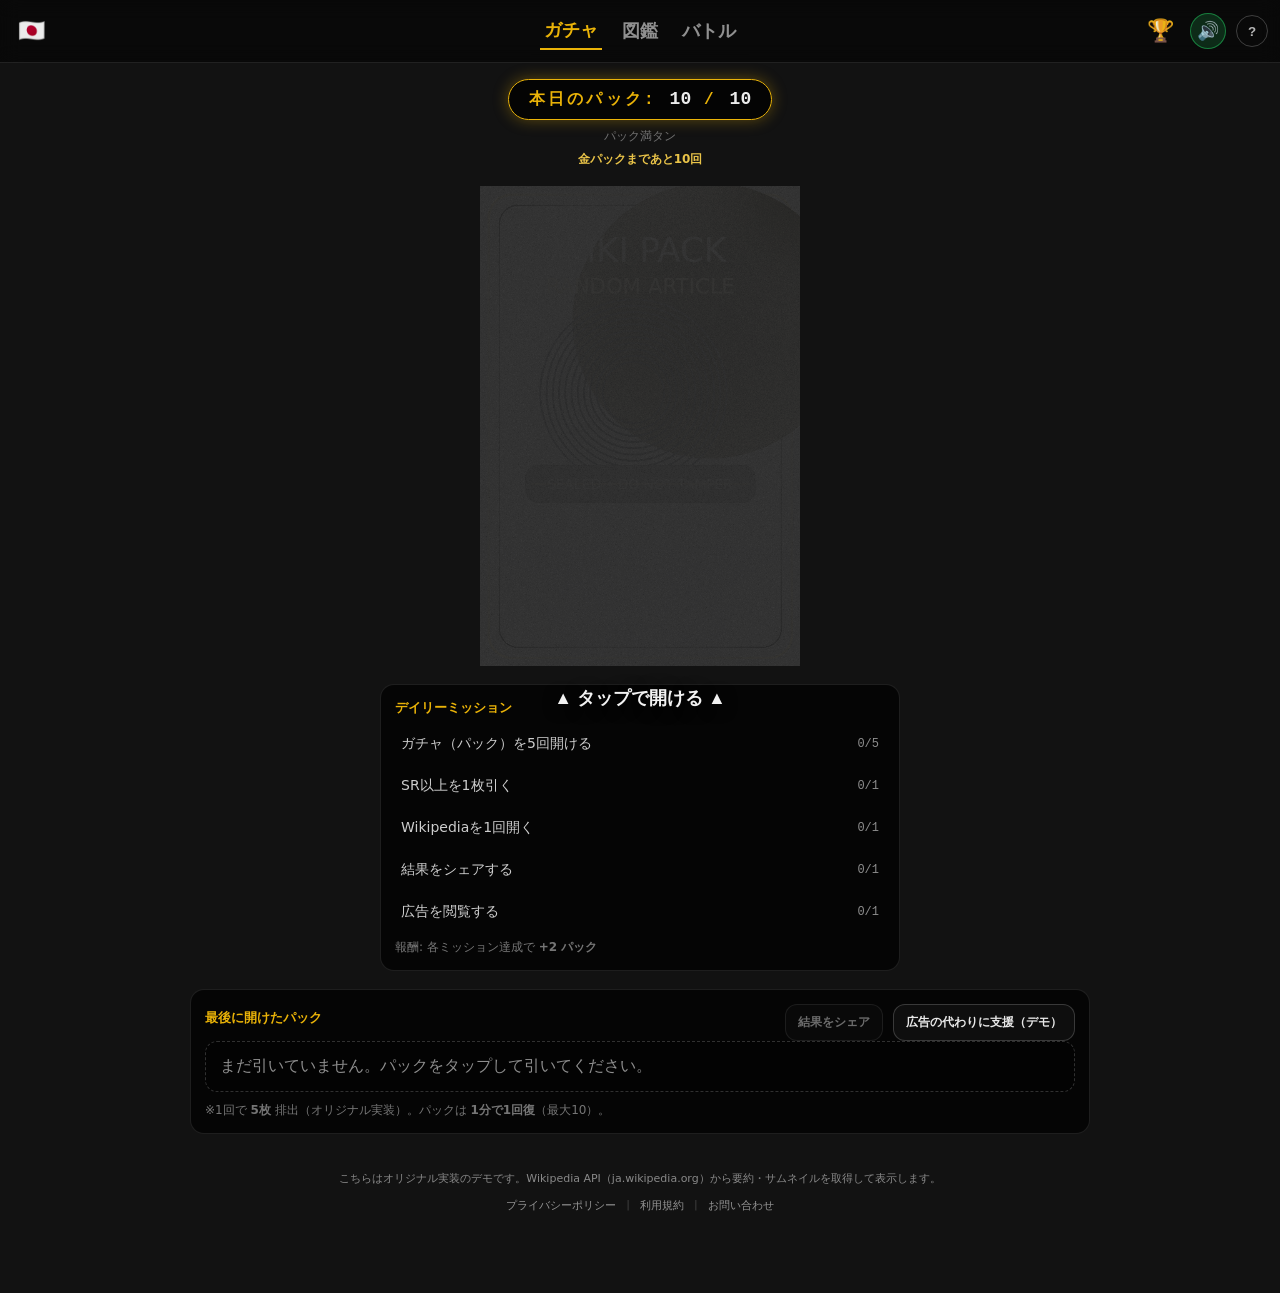
==== commit 48fad76a: "Add files via upload" ====
--- a/index.html
+++ b/index.html
@@ -23,6 +23,7 @@
 
       <div class="navRight">
         <button class="navIcon" id="trophyBtn" type="button" aria-label="Trophies">🏆</button>
+        <button class="navSound" id="soundBtn" type="button" aria-label="Sound">🔊</button>
         <button class="navInfo" id="infoBtn" type="button" aria-label="Game Info">?</button>
       </div>
     </nav>
@@ -86,6 +87,15 @@
             <h2 class="zTitle">図鑑</h2>
             <div class="zControls">
               <input class="input" id="searchInput" placeholder="キーワードで検索（タイトル）" />
+              <select class="select" id="sortSelect" aria-label="sort">
+                <option value="rarity">レア順</option>
+                <option value="new">新着</option>
+                <option value="atk">ATK</option>
+                <option value="def">DEF</option>
+                <option value="count">重複数</option>
+                <option value="title">タイトル</option>
+              </select>
+              <label class="favOnly"><input type="checkbox" id="favOnly" /> ★のみ</label>
               <select class="select" id="rarityFilter" aria-label="rarity filter">
                 <option value="">全レア</option>
                 <option value="C">C</option>
@@ -144,6 +154,41 @@
     </div>
 
     <div class="toast" id="toast" aria-live="polite" aria-atomic="true"></div>
+  
+    <!-- Card Viewer (TCG-style) -->
+    <div class="viewer" id="viewer" hidden>
+      <div class="viewerTop">
+        <button class="viewerIcon" id="prevCardBtn" type="button" aria-label="Prev">‹</button>
+        <div class="viewerCount"><span id="viewerIndex">1</span>/<span id="viewerTotal">5</span></div>
+        <button class="viewerIcon" id="nextCardBtn" type="button" aria-label="Next">›</button>
+
+        <button class="viewerMini" id="copyOneBtn" type="button" aria-label="Copy">⧉</button>
+        <button class="viewerSound" id="viewerSoundBtn" type="button" aria-label="Sound">🔊</button>
+      </div>
+
+      <div class="viewerHint">左右スワイプ or &lt;&gt; でめくる</div>
+
+      <div class="viewerStage" id="viewerStage">
+        <div class="stack" aria-hidden="true">
+          <div class="stackCard"></div>
+          <div class="stackCard"></div>
+          <div class="stackCard"></div>
+          <div class="stackCard"></div>
+        </div>
+
+        <div class="tcgWrap">
+          <div class="tcgCard" id="tcgCard"></div>
+        </div>
+      </div>
+
+      <div class="viewerActions">
+        <button class="btn btn--ghost" id="closeViewerBtn" type="button">パック画面に戻る</button>
+        <button class="btn btn--copy" id="copyResultBtn" type="button">結果をコピー</button>
+        <button class="btn btn--share" id="shareResultBtn" type="button">結果を共有</button>
+        <button class="btn btn--img" id="shareImageBtn" type="button">画像で共有</button>
+      </div>
+    </div>
+
   </main>
 </body>
 </html>
--- a/styles.css
+++ b/styles.css
@@ -118,8 +118,9 @@
 
 .packWrap{
   position: relative;
-  width: 320px;
-  height: 480px;
+  width: min(82vw, 320px);
+  aspect-ratio: 2 / 3;
+  height: auto;
   border:0;
   padding:0;
   background: transparent;
@@ -202,7 +203,7 @@
 
 .reveal{display:grid; grid-template-columns: 1.1fr .9fr; gap: 12px;}
 @media (max-width: 860px){ .reveal{grid-template-columns:1fr} }
-.revealGrid{display:grid; grid-template-columns: repeat(2, minmax(0, 1fr)); gap: 10px;}
+.revealGrid{display:grid; grid-template-columns: repeat(auto-fit, minmax(180px, 1fr)); gap: 10px;}
 @media (max-width: 520px){ .revealGrid{grid-template-columns:1fr} }
 .rCard{
   border-radius: 14px;
@@ -213,7 +214,7 @@
   transition: transform .14s ease, border-color .14s ease;
 }
 .rCard:hover{transform: translateY(-2px); border-color: rgba(255,255,255,.20)}
-.rCard__thumb{height: 86px; background: linear-gradient(135deg, rgba(255,255,255,.08), rgba(255,255,255,.02));}
+.rCard__thumb{height: 110px; background: linear-gradient(135deg, rgba(255,255,255,.08), rgba(255,255,255,.02));}
 .rCard__body{padding: 10px}
 .rCard__title{font-weight: 900; font-size: 12px; line-height:1.3; max-height: 3.9em; overflow:hidden}
 .rCard__meta{margin-top: 8px; display:flex; justify-content:space-between; font-family: var(--mono); font-size: 12px; color: rgba(255,255,255,.60)}
@@ -242,12 +243,12 @@
 .zTitle{margin:0; font-size: 20px}
 .zControls{display:flex; gap: 10px; flex-wrap:wrap}
 .zHint{margin-top: 8px; font-size: 12px; color: rgba(255,255,255,.45)}
-.zGrid{display:grid; grid-template-columns: repeat(4, minmax(0, 1fr)); gap: 10px; margin-top: 12px;}
+.zGrid{display:grid; grid-template-columns: repeat(auto-fit, minmax(160px, 1fr)); gap: 10px; margin-top: 12px;}
 @media (max-width: 980px){ .zGrid{grid-template-columns: repeat(3, 1fr)} }
 @media (max-width: 680px){ .zGrid{grid-template-columns: repeat(2, 1fr)} }
 
 .zMini{border-radius: 14px; border: 1px solid rgba(255,255,255,.10); background: rgba(255,255,255,.03); overflow:hidden; cursor:pointer;}
-.zMini__thumb{height: 80px; background: linear-gradient(135deg, rgba(255,255,255,.08), rgba(255,255,255,.02))}
+.zMini__thumb{height: 110px; background: linear-gradient(135deg, rgba(255,255,255,.08), rgba(255,255,255,.02))}
 .zMini__body{padding: 10px}
 .zMini__title{font-size: 12px; line-height:1.3; max-height: 3.9em; overflow:hidden; font-weight: 900}
 .zMini__meta{display:flex; justify-content:space-between; margin-top: 8px; font-family: var(--mono); font-size: 12px; color: rgba(255,255,255,.60)}
@@ -299,3 +300,377 @@
   opacity:0; pointer-events:none; transition: opacity .18s ease;
 }
 .toast.is-show{opacity:1}
+
+
+/* === Extra controls (Zukan) === */
+.favOnly{
+  display:flex;
+  align-items:center;
+  gap:8px;
+  font-size:12px;
+  color: rgba(255,255,255,.75);
+  user-select:none;
+}
+.favOnly input{accent-color: var(--yellow)}
+
+/* === Sound button (nav) === */
+.navSound{
+  width: 36px;
+  height: 36px;
+  border-radius: 999px;
+  border: 1px solid rgba(34,197,94,.55);
+  background: rgba(34,197,94,.18);
+  color: rgba(255,255,255,.92);
+  cursor:pointer;
+  display:grid;
+  place-items:center;
+  font-size: 18px;
+  transition: transform .15s ease, background .15s ease;
+}
+.navSound:hover{transform: scale(1.08)}
+.navSound.is-off{
+  border-color: rgba(255,255,255,.18);
+  background: rgba(255,255,255,.06);
+  color: rgba(255,255,255,.62);
+}
+
+/* === Viewer overlay === */
+.viewer[hidden]{display:none}
+.viewer{
+  position: fixed;
+  inset: 0;
+  z-index: 120;
+  background: radial-gradient(800px 520px at 50% 20%, rgba(234,179,8,.10), transparent 55%),
+              radial-gradient(900px 620px at 50% 80%, rgba(147,197,253,.08), transparent 55%),
+              rgba(0,0,0,.78);
+  backdrop-filter: blur(10px);
+  display:flex;
+  flex-direction: column;
+  align-items:center;
+  justify-content:flex-start;
+  padding: 16px 14px calc(18px + env(safe-area-inset-bottom));
+}
+
+.viewerTop{
+  width: min(980px, 100%);
+  display:flex;
+  align-items:center;
+  justify-content:center;
+  gap: 14px;
+  margin-top: 4px;
+  position: relative;
+}
+.viewerIcon{
+  width: 44px;
+  height: 44px;
+  border-radius: 999px;
+  border: 1px solid rgba(255,255,255,.18);
+  background: rgba(0,0,0,.35);
+  color: rgba(255,255,255,.92);
+  cursor:pointer;
+  font-size: 22px;
+  display:grid;
+  place-items:center;
+}
+.viewerCount{
+  font-family: var(--mono);
+  color: rgba(255,255,255,.80);
+  letter-spacing: .10em;
+}
+.viewerMini{
+  position:absolute;
+  right: 58px;
+  width: 44px;
+  height: 44px;
+  border-radius: 999px;
+  border: 1px solid rgba(255,255,255,.18);
+  background: rgba(0,0,0,.35);
+  color: rgba(255,255,255,.92);
+  cursor:pointer;
+  font-size: 18px;
+  display:grid;
+  place-items:center;
+}
+.viewerSound{
+  position:absolute;
+  right: 4px;
+  width: 44px;
+  height: 44px;
+  border-radius: 999px;
+  border: 1px solid rgba(34,197,94,.55);
+  background: rgba(34,197,94,.18);
+  color: rgba(255,255,255,.92);
+  cursor:pointer;
+  font-size: 18px;
+  display:grid;
+  place-items:center;
+}
+.viewerSound.is-off{
+  border-color: rgba(255,255,255,.18);
+  background: rgba(255,255,255,.06);
+  color: rgba(255,255,255,.62);
+}
+.viewerHint{
+  margin-top: 10px;
+  font-size: 12px;
+  color: rgba(255,255,255,.55);
+}
+
+.viewerStage{
+  width: min(980px, 100%);
+  flex: 1;
+  display:grid;
+  place-items:center;
+  margin-top: 6px;
+  touch-action: pan-y;
+  position: relative;
+}
+
+.stack{
+  position:absolute;
+  width: min(92vw, 420px);
+  aspect-ratio: 2 / 3;
+  pointer-events:none;
+  filter: drop-shadow(0 30px 120px rgba(0,0,0,.70));
+}
+.stackCard{
+  position:absolute;
+  inset: 0;
+  border-radius: 18px;
+  border: 2px solid rgba(234,179,8,.16);
+  background: linear-gradient(180deg, rgba(255,255,255,.06), rgba(0,0,0,.24));
+  transform-origin: 50% 120%;
+}
+.stackCard:nth-child(1){transform: translate(-22px, 14px) rotate(-6deg)}
+.stackCard:nth-child(2){transform: translate(18px, 18px) rotate(5deg)}
+.stackCard:nth-child(3){transform: translate(-10px, 22px) rotate(-2deg)}
+.stackCard:nth-child(4){transform: translate(12px, 26px) rotate(3deg)}
+
+.tcgWrap{
+  position: relative;
+  width: min(92vw, 420px);
+  aspect-ratio: 2 / 3;
+  display:grid;
+  place-items:center;
+}
+
+.tcgCard{
+  width: 100%;
+  height: 100%;
+  border-radius: 18px;
+  border: 3px solid rgba(234,179,8,.30);
+  background: linear-gradient(180deg, rgba(255,255,255,.08), rgba(0,0,0,.26));
+  overflow:hidden;
+  position: relative;
+  box-shadow: 0 30px 120px rgba(0,0,0,.72);
+}
+.tcgCard[data-rarity="C"]{border-color: rgba(255,255,255,.22)}
+.tcgCard[data-rarity="UC"]{border-color: rgba(207,207,207,.26)}
+.tcgCard[data-rarity="R"]{border-color: rgba(52,211,153,.28)}
+.tcgCard[data-rarity="SR"]{border-color: rgba(96,165,250,.30)}
+.tcgCard[data-rarity="SSR"]{border-color: rgba(251,113,133,.32)}
+.tcgCard[data-rarity="UR"]{border-color: rgba(245,158,11,.34)}
+.tcgCard[data-rarity="LR"]{border-color: rgba(250,204,21,.42)}
+
+.tcgTop{
+  position:absolute;
+  top: 10px;
+  left: 10px;
+  right: 10px;
+  display:flex;
+  align-items:center;
+  justify-content:space-between;
+  gap: 10px;
+  z-index: 2;
+}
+.tcgMini{
+  display:flex;
+  align-items:center;
+  gap: 8px;
+  padding: 8px 10px;
+  border-radius: 12px;
+  background: rgba(0,0,0,.55);
+  border: 1px solid rgba(255,255,255,.16);
+  font-family: var(--mono);
+  font-weight: 900;
+  font-size: 12px;
+  color: rgba(255,255,255,.92);
+  max-width: calc(100% - 54px);
+}
+.tcgMini .rarity{letter-spacing:.10em}
+.tcgMiniTitle{
+  font-family: system-ui, -apple-system, Segoe UI, "Noto Sans JP", sans-serif;
+  font-weight: 800;
+  font-size: 12px;
+  color: rgba(255,255,255,.88);
+  overflow:hidden;
+  text-overflow: ellipsis;
+  white-space: nowrap;
+}
+.tcgStar{
+  width: 44px;
+  height: 44px;
+  border-radius: 999px;
+  border: 1px solid rgba(255,255,255,.16);
+  background: rgba(0,0,0,.45);
+  color: rgba(255,255,255,.90);
+  cursor:pointer;
+  font-size: 22px;
+  display:grid;
+  place-items:center;
+}
+.tcgStar.is-on{
+  color: rgba(250,204,21,.95);
+  border-color: rgba(250,204,21,.35);
+  box-shadow: 0 0 0 4px rgba(250,204,21,.12);
+}
+
+.tcgMedia{
+  position:absolute;
+  inset: 0;
+  z-index: 0;
+}
+.tcgMedia img{
+  width: 100%;
+  height: 100%;
+  object-fit: cover;
+  transform: scale(1.06);
+  filter: saturate(1.06) contrast(1.06) brightness(1.06);
+}
+.tcgMedia::after{
+  content:"";
+  position:absolute;
+  inset: 0;
+  background:
+    radial-gradient(420px 260px at 50% 26%, rgba(0,0,0,.10), rgba(0,0,0,.62)),
+    linear-gradient(180deg, rgba(0,0,0,.10), rgba(0,0,0,.72));
+}
+
+.tcgWater{
+  position:absolute;
+  inset: 0;
+  display:grid;
+  place-items:center;
+  z-index: 1;
+  font-family: var(--mono);
+  font-weight: 1000;
+  font-size: 180px;
+  color: rgba(255,255,255,.10);
+  letter-spacing: .04em;
+  user-select:none;
+}
+
+.tcgTitle{
+  position:absolute;
+  left: 14px;
+  right: 14px;
+  top: 132px;
+  z-index: 2;
+  text-align:center;
+  font-weight: 1000;
+  font-size: 22px;
+  line-height: 1.2;
+  text-shadow: 0 2px 26px rgba(0,0,0,.68);
+}
+@media (max-width: 380px){ .tcgTitle{font-size: 20px} }
+
+.tcgInfo{
+  position:absolute;
+  left: 14px;
+  bottom: 124px;
+  z-index: 2;
+  width: 34px;
+  height: 34px;
+  border-radius: 999px;
+  border: 1px solid rgba(255,255,255,.22);
+  background: rgba(0,0,0,.45);
+  color: rgba(255,255,255,.88);
+  display:grid;
+  place-items:center;
+  cursor:pointer;
+  font-weight: 900;
+}
+
+.tcgText{
+  position:absolute;
+  left: 14px;
+  right: 14px;
+  bottom: 102px;
+  z-index: 2;
+  font-size: 13px;
+  color: rgba(255,255,255,.88);
+  line-height: 1.5;
+  max-height: 72px;
+  overflow:hidden;
+  text-shadow: 0 2px 18px rgba(0,0,0,.68);
+}
+.tcgStats{
+  position:absolute;
+  left: 0;
+  right: 0;
+  bottom: 0;
+  z-index: 2;
+  display:grid;
+  grid-template-columns: 1fr 1fr;
+  background: rgba(0,0,0,.72);
+  border-top: 1px solid rgba(255,255,255,.10);
+}
+.tcgStat{
+  padding: 10px 12px 14px;
+  text-align:center;
+  font-family: var(--mono);
+}
+.tcgStat .label{font-size: 14px; letter-spacing: .18em; opacity: .85;}
+.tcgStat .value{
+  margin-top: 2px;
+  font-size: 34px;
+  font-weight: 1000;
+  text-shadow: 0 2px 24px rgba(0,0,0,.62);
+}
+.tcgStat.atk .label{color: rgba(248,113,113,.92)}
+.tcgStat.def .label{color: rgba(96,165,250,.92)}
+
+.viewerActions{
+  width: min(980px, 100%);
+  display:flex;
+  gap: 10px;
+  flex-wrap:wrap;
+  justify-content:center;
+  margin-top: 10px;
+}
+.btn--ghost{
+  background: rgba(255,255,255,.92);
+  color: rgba(0,0,0,.86);
+  border-color: rgba(255,255,255,.85);
+  font-weight: 1000;
+  padding: 12px 16px;
+  border-radius: 999px;
+}
+.btn--copy,.btn--share,.btn--img{
+  background: rgba(37,99,235,.92);
+  border-color: rgba(37,99,235,.75);
+  color: rgba(255,255,255,.96);
+  font-weight: 1000;
+  padding: 12px 16px;
+  border-radius: 999px;
+}
+.btn--share{background: rgba(14,165,233,.92); border-color: rgba(14,165,233,.75)}
+.btn--img{background: rgba(234,179,8,.92); border-color: rgba(234,179,8,.75); color: rgba(0,0,0,.85)}
+
+/* Better thumbs */
+.rCard__thumb,.zMini__thumb{position:relative; overflow:hidden;}
+.rCard__thumb::after,.zMini__thumb::after{
+  content:"";
+  position:absolute;
+  inset:0;
+  background: linear-gradient(180deg, rgba(0,0,0,.06), rgba(0,0,0,.40));
+  pointer-events:none;
+}
+.thumbImg{
+  position:absolute;
+  inset:0;
+  width:100%;
+  height:100%;
+  object-fit:cover;
+  filter: saturate(1.06) contrast(1.06) brightness(1.06);
+}
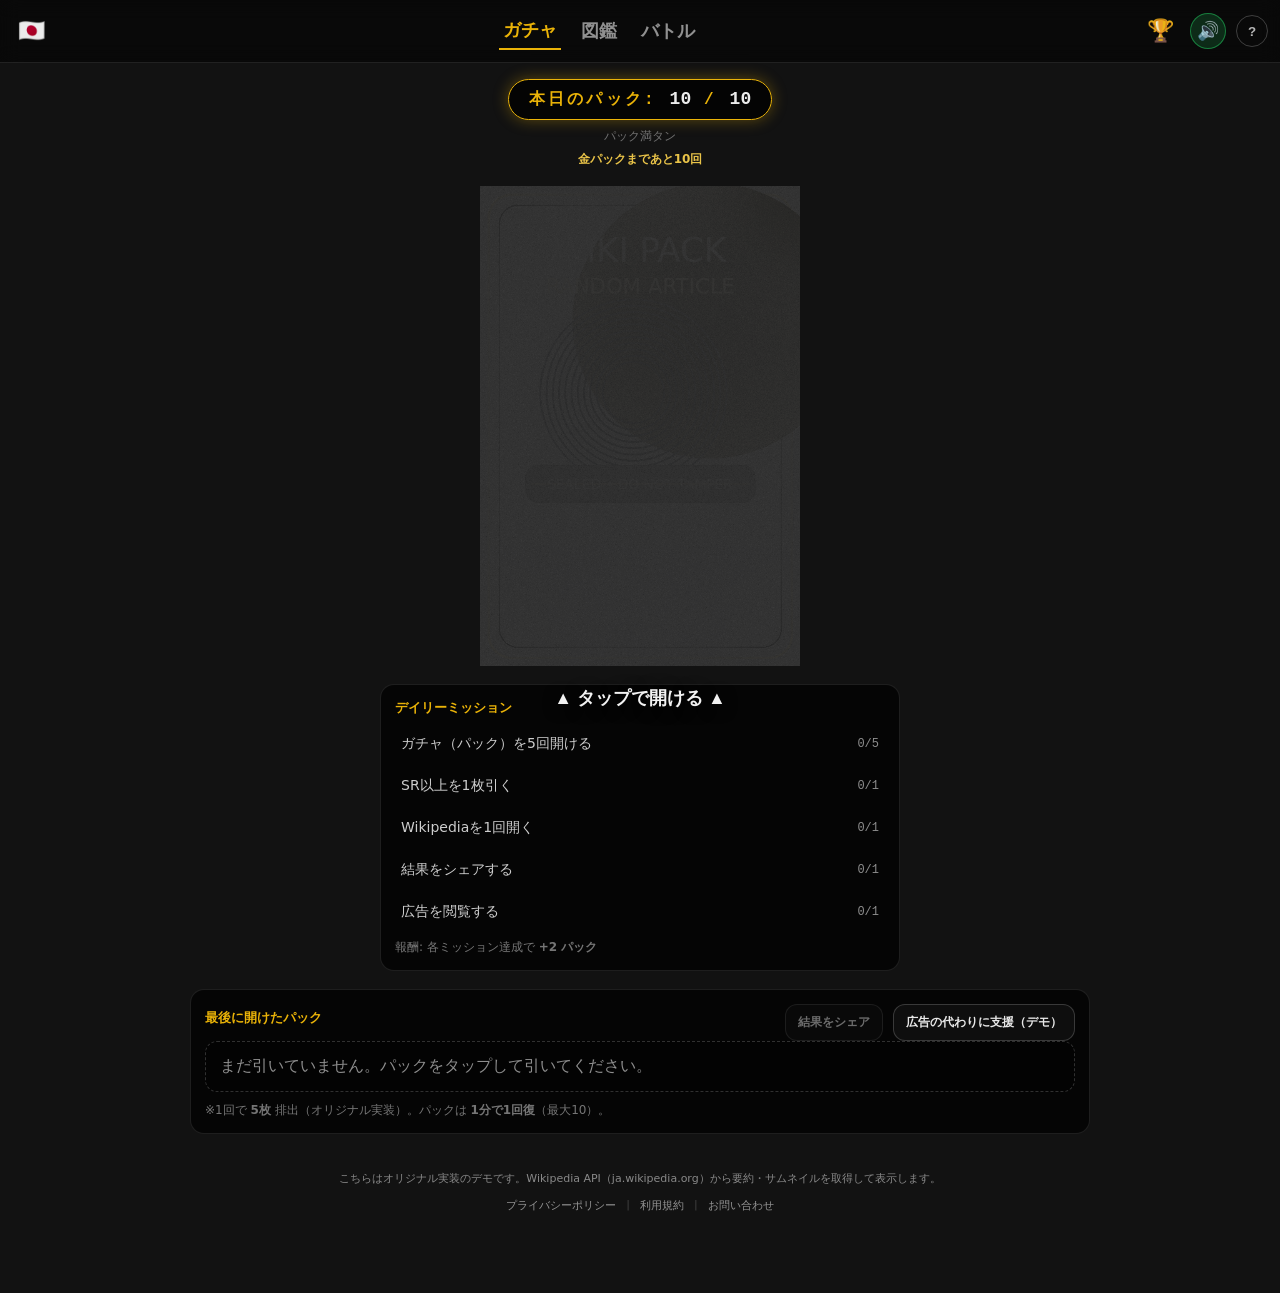
==== commit b3a08a8c: "Add files via upload" ====
--- a/index.html
+++ b/index.html
@@ -130,7 +130,40 @@
             <div class="deck" id="deck"></div>
           </section>
 
+          
           <section class="panel panel--wide">
+            <div class="panelRow">
+              <h3 class="panelTitle">バトル</h3>
+              <div class="panelBtns">
+                <button class="btn" id="resetBattleBtn" type="button">リセット</button>
+              </div>
+            </div>
+
+            <div class="arena">
+              <div class="hpCol">
+                <div class="hpLabel">味方HP</div>
+                <div class="hpBar"><div id="allyHpFill" class="hpFill"></div></div>
+                <div class="hpNum"><span id="allyHpNow">-</span>/<span id="allyHpMax">-</span></div>
+              </div>
+
+              <div class="hpCol">
+                <div class="hpLabel">敵HP</div>
+                <div class="hpBar"><div id="enemyHpFill" class="hpFill hpFill--enemy"></div></div>
+                <div class="hpNum"><span id="enemyHpNow">-</span>/<span id="enemyHpMax">-</span></div>
+              </div>
+            </div>
+
+            <div class="cmd" id="cmdPanel" hidden>
+              <button class="cmdBtn" id="cmdAttack" type="button">攻撃</button>
+              <button class="cmdBtn" id="cmdGuard" type="button">防御</button>
+              <button class="cmdBtn" id="cmdBurst" type="button">必殺</button>
+              <button class="cmdBtn cmdBtn--danger" id="cmdForfeit" type="button">撤退</button>
+            </div>
+
+            <div class="zHint" id="battleHint">「バトル開始」でコマンドが表示されます。攻撃/防御/必殺を選んで進行。</div>
+          </section>
+
+<section class="panel panel--wide">
             <h3 class="panelTitle">ログ</h3>
             <div class="log" id="battleLog"></div>
           </section>
--- a/styles.css
+++ b/styles.css
@@ -674,3 +674,116 @@
   object-fit:cover;
   filter: saturate(1.06) contrast(1.06) brightness(1.06);
 }
+
+
+/* === v3.1 Nav layout fix (avoid overlap on small screens) === */
+.nav{
+  display: grid !important;
+  grid-template-columns: 44px 1fr auto;
+  align-items: center;
+  justify-content: initial;
+}
+.navIcon--left{
+  position: static !important;
+  justify-self: start;
+}
+.navTabs{ justify-self: center; }
+.navRight{
+  position: static !important;
+  justify-self: end;
+}
+@media (max-width: 520px){
+  .nav{padding: 10px 10px; column-gap: 10px;}
+  .navTabs{gap: 12px;}
+  .navTab{font-size: 16px;}
+  .navRight{gap: 8px;}
+  .navInfo{width: 30px; height: 30px;}
+  .navSound{width: 34px; height: 34px;}
+}
+@media (max-width: 360px){
+  .navTab{font-size: 15px;}
+  .navTabs{gap: 10px;}
+}
+
+
+
+/* === v3.1 Viewer actions visibility (desktop + small height) === */
+.viewer{
+  overflow-y: auto;
+}
+.viewerActions{
+  position: sticky;
+  bottom: 0;
+  padding-top: 12px;
+  padding-bottom: calc(14px + env(safe-area-inset-bottom));
+  background: linear-gradient(180deg, rgba(0,0,0,0.00), rgba(0,0,0,0.55));
+  backdrop-filter: blur(6px);
+  border-top: 1px solid rgba(255,255,255,.08);
+}
+
+
+
+/* === v3.1 Battle arena + commands === */
+.arena{
+  display: grid;
+  grid-template-columns: 1fr 1fr;
+  gap: 12px;
+  margin-top: 6px;
+}
+@media (max-width: 680px){ .arena{grid-template-columns: 1fr;} }
+.hpCol{
+  border-radius: 14px;
+  border: 1px solid rgba(255,255,255,.10);
+  background: rgba(0,0,0,.24);
+  padding: 12px;
+}
+.hpLabel{
+  font-size: 12px;
+  color: rgba(255,255,255,.62);
+  margin-bottom: 8px;
+  font-weight: 900;
+}
+.hpBar{
+  height: 12px;
+  border-radius: 999px;
+  background: rgba(255,255,255,.08);
+  overflow: hidden;
+  border: 1px solid rgba(255,255,255,.10);
+}
+.hpFill{
+  height: 100%;
+  width: 0%;
+  background: rgba(34,197,94,.88);
+  transition: width .35s ease;
+}
+.hpFill--enemy{ background: rgba(248,113,113,.88); }
+.hpNum{
+  margin-top: 8px;
+  font-family: var(--mono);
+  font-size: 12px;
+  color: rgba(255,255,255,.68);
+}
+.cmd{
+  margin-top: 12px;
+  display: grid;
+  grid-template-columns: repeat(4, minmax(0, 1fr));
+  gap: 10px;
+}
+@media (max-width: 680px){ .cmd{grid-template-columns: repeat(2, minmax(0,1fr));} }
+.cmdBtn{
+  border: 1px solid rgba(255,255,255,.18);
+  background: rgba(255,255,255,.05);
+  color: rgba(255,255,255,.92);
+  padding: 14px 12px;
+  border-radius: 14px;
+  cursor: pointer;
+  font-weight: 1000;
+  font-size: 14px;
+}
+.cmdBtn:hover{border-color: rgba(255,255,255,.30)}
+.cmdBtn:disabled{opacity:.45; cursor:not-allowed}
+.cmdBtn--danger{
+  border-color: rgba(248,113,113,.35);
+  background: rgba(248,113,113,.10);
+}
+
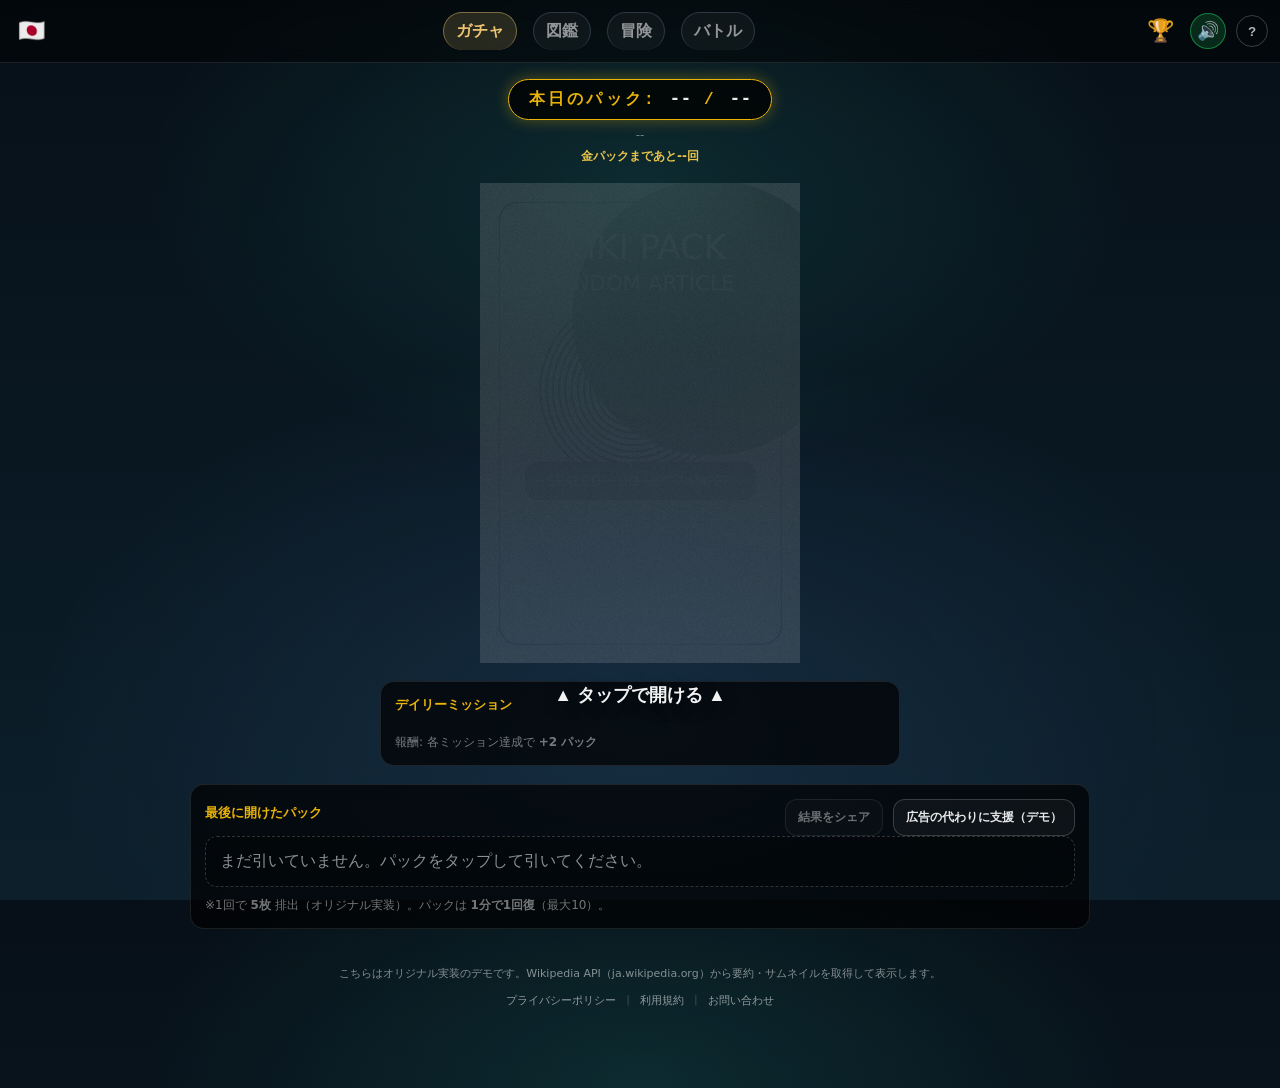
==== commit 20ac7c14: "Add files via upload" ====
--- a/index.html
+++ b/index.html
@@ -18,6 +18,7 @@
       <div class="navTabs" role="tablist" aria-label="pages">
         <button class="navTab is-active" data-route="gacha" role="tab" aria-selected="true">ガチャ</button>
         <button class="navTab" data-route="zukan" role="tab" aria-selected="false">図鑑</button>
+        <button class="navTab" data-route="rpg" role="tab" aria-selected="false">冒険</button>
         <button class="navTab" data-route="battle" role="tab" aria-selected="false">バトル</button>
       </div>
 
@@ -116,7 +117,56 @@
         </div>
       </section>
 
-      <section class="page" id="page-battle" data-page="battle" hidden>
+      
+      <section class="page rpg" id="page-rpg" data-page="rpg" hidden>
+        <div class="rpgWrap">
+          <div class="rpgRow">
+            <section class="window rpgStatus">
+              <div class="windowTitle">ステータス</div>
+              <div class="rpgStatGrid">
+                <div class="rpgStatItem"><div class="k">Lv</div><div class="v" id="plLv">1</div></div>
+                <div class="rpgStatItem"><div class="k">EXP</div><div class="v"><span id="plExp">0</span>/<span id="plExpNext">100</span></div></div>
+                <div class="rpgStatItem"><div class="k">HP</div><div class="v"><span id="plHp">100</span>/<span id="plHpMax">100</span></div></div>
+                <div class="rpgStatItem"><div class="k">MP</div><div class="v"><span id="plMp">30</span>/<span id="plMpMax">30</span></div></div>
+                <div class="rpgStatItem"><div class="k">G</div><div class="v" id="plGold">0</div></div>
+                <div class="rpgStatItem"><div class="k">場所</div><div class="v" id="plLoc">街：アーカイブ港</div></div>
+              </div>
+              <div class="rpgParty">
+                <div class="k">パーティ（デッキ）</div>
+                <div class="v" id="rpgPartyList">未選択（図鑑から右クリックでデッキに入れてね）</div>
+                <div class="rpgSmall">※パーティ＝バトルで使うデッキ3枚。図鑑から右クリック（長押し）で追加。</div>
+              </div>
+            </section>
+
+            <section class="window rpgMap">
+              <div class="windowTitle">ワールド</div>
+              <div class="rpgMapGrid" id="rpgMapGrid" aria-label="world map"></div>
+              <div class="rpgMapFoot">
+                <button class="rpgBtn" id="rpgStartBtn" type="button">クエスト開始</button>
+                <button class="rpgBtn" id="rpgCampBtn" type="button">キャンプ（回復）</button>
+                <button class="rpgBtn" id="rpgResetBtn" type="button">データ初期化</button>
+              </div>
+            </section>
+          </div>
+
+          <section class="window rpgMsg">
+            <div class="windowTitle">メッセージ</div>
+            <div class="rpgText" id="rpgText">カードは「知識の断片」。世界を修復するため、君はアーカイブの外へ出る…。</div>
+            <div class="rpgCmd" id="rpgCmd" hidden>
+              <button class="rpgCmdBtn" id="rpgCmd1" type="button">選択肢1</button>
+              <button class="rpgCmdBtn" id="rpgCmd2" type="button">選択肢2</button>
+              <button class="rpgCmdBtn" id="rpgCmd3" type="button">選択肢3</button>
+            </div>
+          </section>
+
+          <section class="window rpgLogWin">
+            <div class="windowTitle">ログ</div>
+            <div class="rpgLog" id="rpgLog"></div>
+          </section>
+        </div>
+      </section>
+
+<section class="page" id="page-battle" data-page="battle" hidden>
         <div class="battleGrid">
           <section class="panel panel--wide">
             <div class="panelRow">
--- a/styles.css
+++ b/styles.css
@@ -787,3 +787,118 @@
   background: rgba(248,113,113,.10);
 }
 
+
+
+/* === v4 RPG Theme (original) === */
+:root{
+  --rpg-bg1:#071018;
+  --rpg-bg2:#0c1f2b;
+  --rpg-win:#0b1720;
+  --rpg-border:#b8d7ff;
+  --rpg-border2:#ffd37a;
+  --rpg-txt:#e8f0ff;
+  --rpg-mute:rgba(232,240,255,.65);
+  --rpg-green:#2dd4bf;
+  --rpg-red:#fb7185;
+  --rpg-blue:#60a5fa;
+  --rpg-gold:#fbbf24;
+}
+
+body{
+  background:
+    radial-gradient(900px 520px at 50% 20%, rgba(45,212,191,.12), transparent 55%),
+    radial-gradient(1100px 680px at 50% 80%, rgba(96,165,250,.12), transparent 55%),
+    linear-gradient(180deg, var(--rpg-bg1), var(--rpg-bg2));
+}
+
+/* tabs scroll to avoid overlap after adding "冒険" */
+.navTabs{ overflow-x:auto; scrollbar-width:none; }
+.navTabs::-webkit-scrollbar{display:none}
+.navTab{
+  border-bottom: 0 !important;
+  border-radius: 999px;
+  padding: 8px 12px;
+  background: rgba(255,255,255,.04);
+  border: 1px solid rgba(184,215,255,.18);
+  font-size: 16px;
+}
+.navTab.is-active{
+  background: rgba(255,211,122,.14);
+  color: rgba(255,211,122,.92);
+  border-color: rgba(255,211,122,.40);
+}
+
+/* classic JRPG window */
+.window{
+  border-radius: 16px;
+  border: 2px solid rgba(184,215,255,.32);
+  background: linear-gradient(180deg, rgba(11,23,32,.92), rgba(7,16,24,.88));
+  box-shadow: 0 18px 70px rgba(0,0,0,.45);
+  position: relative;
+  overflow: hidden;
+}
+.window::before{
+  content:"";
+  position:absolute; inset: 0;
+  background:
+    linear-gradient(90deg, rgba(255,255,255,.06), transparent 30%, transparent 70%, rgba(255,255,255,.05)),
+    repeating-linear-gradient(0deg, rgba(255,255,255,.03) 0 2px, rgba(0,0,0,0) 2px 6px);
+  opacity: .35;
+  pointer-events:none;
+}
+.windowTitle{
+  position: relative;
+  padding: 10px 12px;
+  font-weight: 1000;
+  letter-spacing: .10em;
+  color: rgba(255,211,122,.92);
+  border-bottom: 1px solid rgba(184,215,255,.18);
+  text-shadow: 0 2px 18px rgba(0,0,0,.55);
+}
+
+.rpgWrap{max-width:1100px;margin:0 auto;display:grid;gap:12px}
+.rpgRow{display:grid;grid-template-columns:1fr 1.2fr;gap:12px}
+@media (max-width:980px){ .rpgRow{grid-template-columns:1fr;} }
+
+.rpgStatus{padding-bottom:12px}
+.rpgStatGrid{position:relative;padding:12px;display:grid;grid-template-columns:repeat(2,minmax(0,1fr));gap:10px}
+@media (max-width:520px){ .rpgStatGrid{grid-template-columns:1fr;} }
+.rpgStatItem{border-radius:14px;border:1px solid rgba(184,215,255,.16);background:rgba(0,0,0,.18);padding:10px 12px;display:flex;justify-content:space-between;gap:10px}
+.rpgStatItem .k{color:var(--rpg-mute);font-weight:900}
+.rpgStatItem .v{font-family:var(--mono);font-weight:900;color:var(--rpg-txt)}
+
+.rpgParty{padding:0 12px 12px}
+.rpgParty .k{color:var(--rpg-mute);font-weight:900;margin-top:4px}
+.rpgParty .v{margin-top:6px;color:rgba(232,240,255,.90);font-size:13px;line-height:1.5}
+.rpgSmall{margin-top:6px;font-size:11px;color:rgba(232,240,255,.55)}
+
+.rpgMap{padding-bottom:12px}
+.rpgMapGrid{position:relative;padding:12px;display:grid;grid-template-columns:repeat(6,minmax(0,1fr));gap:10px}
+@media (max-width:520px){ .rpgMapGrid{grid-template-columns:repeat(4,minmax(0,1fr));} }
+.mapNode{border-radius:14px;border:1px solid rgba(184,215,255,.18);background:rgba(0,0,0,.18);padding:10px 10px;min-height:72px;cursor:pointer;position:relative;overflow:hidden}
+.mapNode:hover{border-color:rgba(255,211,122,.38)}
+.mapNode .n{font-weight:1000;color:rgba(232,240,255,.92);font-size:12px}
+.mapNode .d{margin-top:6px;font-size:11px;color:rgba(232,240,255,.60)}
+.mapNode.is-here{border-color:rgba(45,212,191,.55);box-shadow:0 0 0 3px rgba(45,212,191,.10) inset}
+.mapNode.is-locked{opacity:.55;cursor:not-allowed}
+.mapNode.is-boss{border-color:rgba(251,113,133,.55)}
+.mapNode.is-boss .n{color:rgba(251,113,133,.92)}
+
+.rpgMapFoot{padding:0 12px;display:flex;gap:10px;flex-wrap:wrap}
+.rpgBtn{border:2px solid rgba(184,215,255,.20);background:rgba(0,0,0,.14);color:rgba(232,240,255,.92);padding:10px 14px;border-radius:14px;cursor:pointer;font-weight:1000}
+.rpgBtn:hover{border-color:rgba(255,211,122,.40);color:rgba(255,211,122,.92)}
+.rpgBtn:disabled{opacity:.45;cursor:not-allowed}
+
+.rpgMsg{padding-bottom:12px}
+.rpgText{position:relative;padding:12px;font-size:14px;line-height:1.8;color:rgba(232,240,255,.92);min-height:92px}
+.rpgCmd{padding:0 12px 12px;display:grid;grid-template-columns:1fr;gap:10px}
+.rpgCmdBtn{border-radius:14px;border:2px solid rgba(184,215,255,.18);background:rgba(0,0,0,.20);color:rgba(232,240,255,.92);padding:12px 12px;text-align:left;cursor:pointer;font-weight:900}
+.rpgCmdBtn:hover{border-color:rgba(255,211,122,.40);color:rgba(255,211,122,.92)}
+
+.rpgLogWin{padding-bottom:12px}
+.rpgLog{padding:12px;height:260px;overflow:auto;font-family:var(--mono);font-size:12px;color:rgba(232,240,255,.78)}
+.rpgLog .line{padding:6px 0;border-bottom:1px solid rgba(184,215,255,.08)}
+.rpgLog .line:last-child{border-bottom:0}
+.rpgLog .good{color:rgba(45,212,191,.92)}
+.rpgLog .bad{color:rgba(251,113,133,.92)}
+.rpgLog .warn{color:rgba(255,211,122,.92)}
